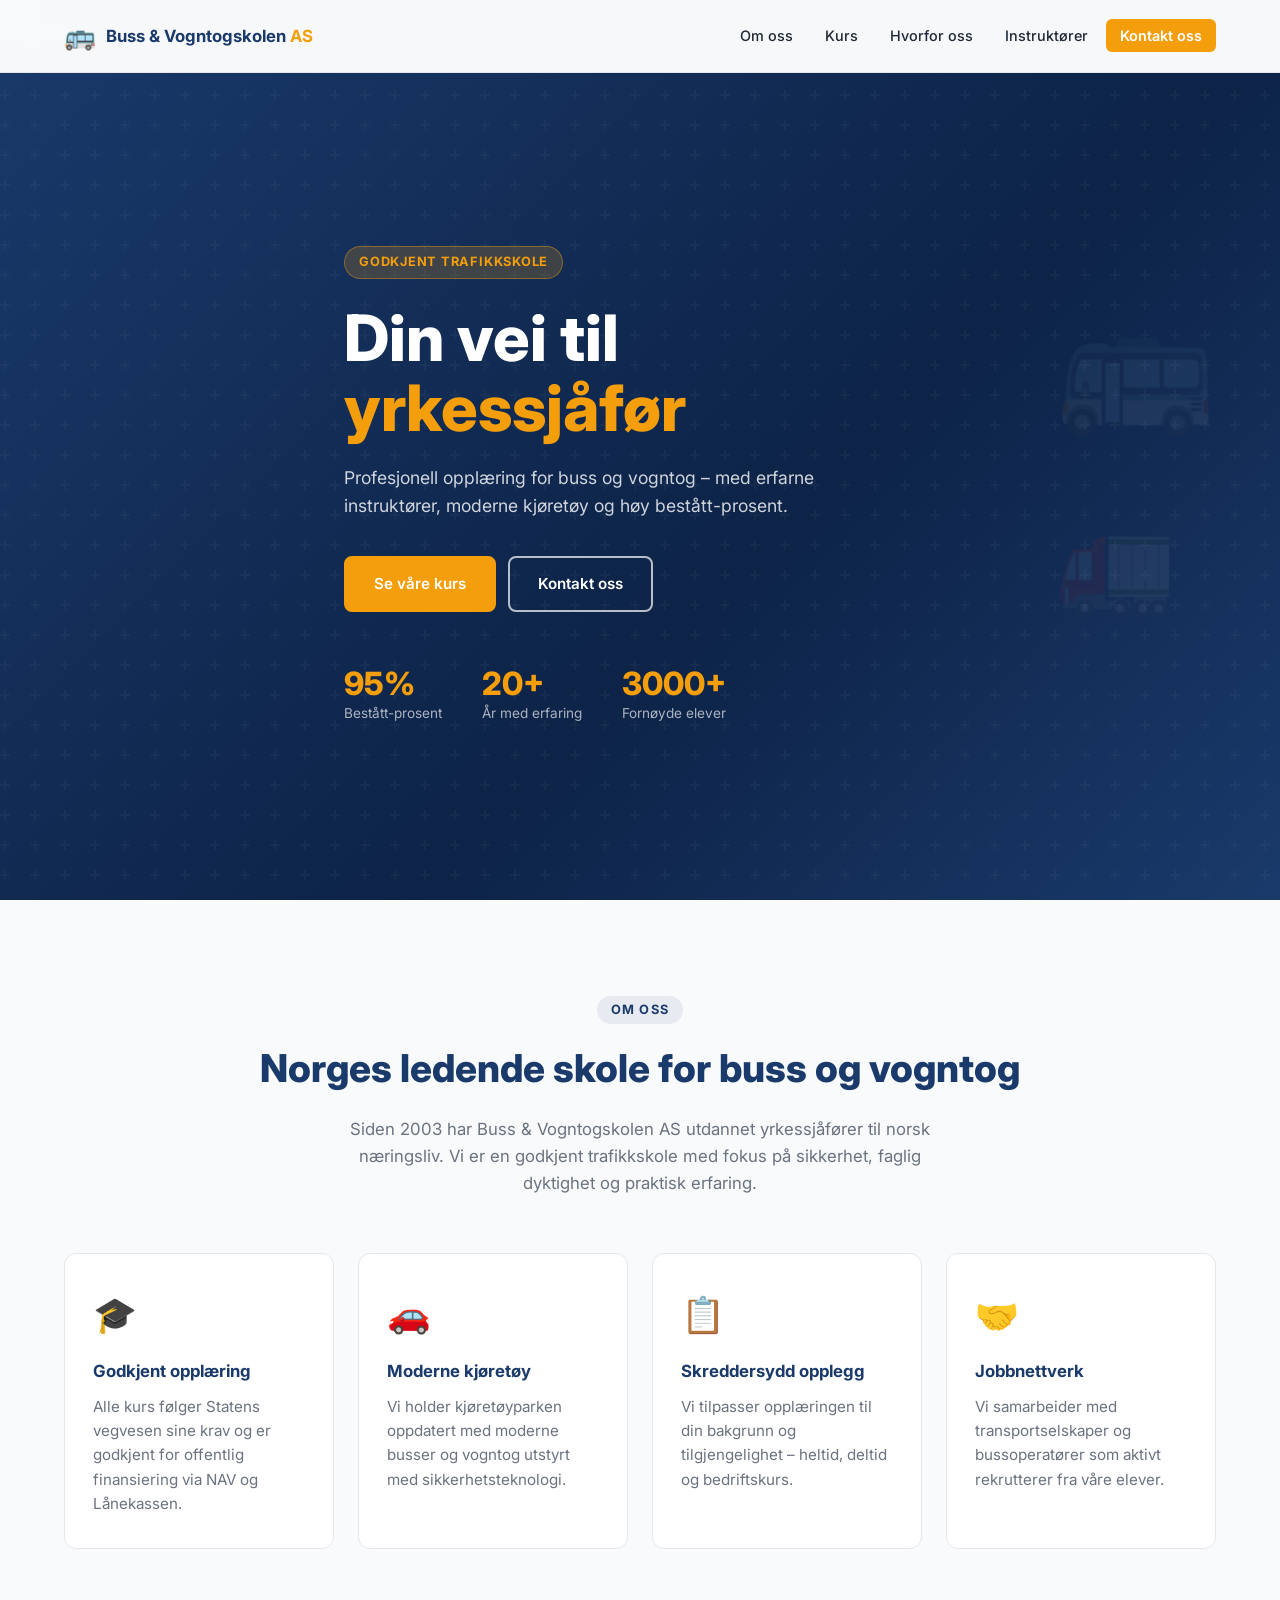
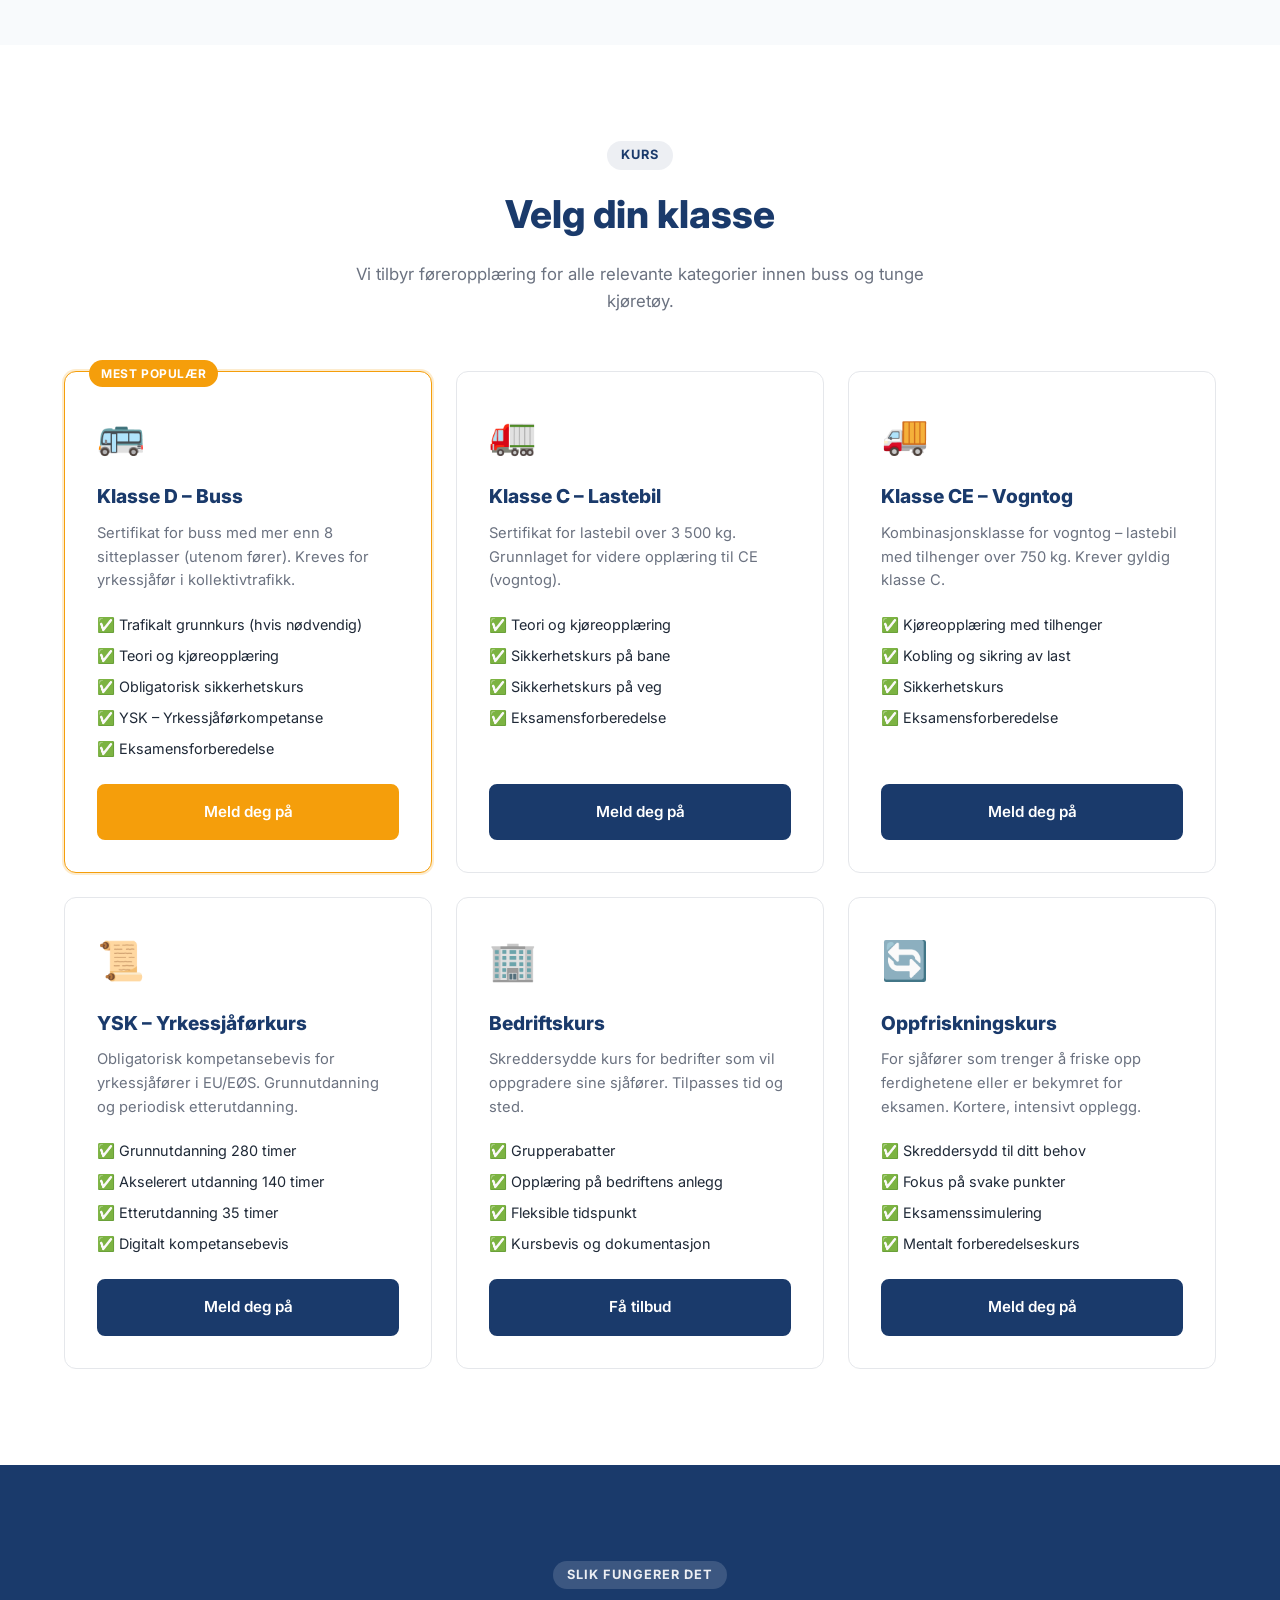
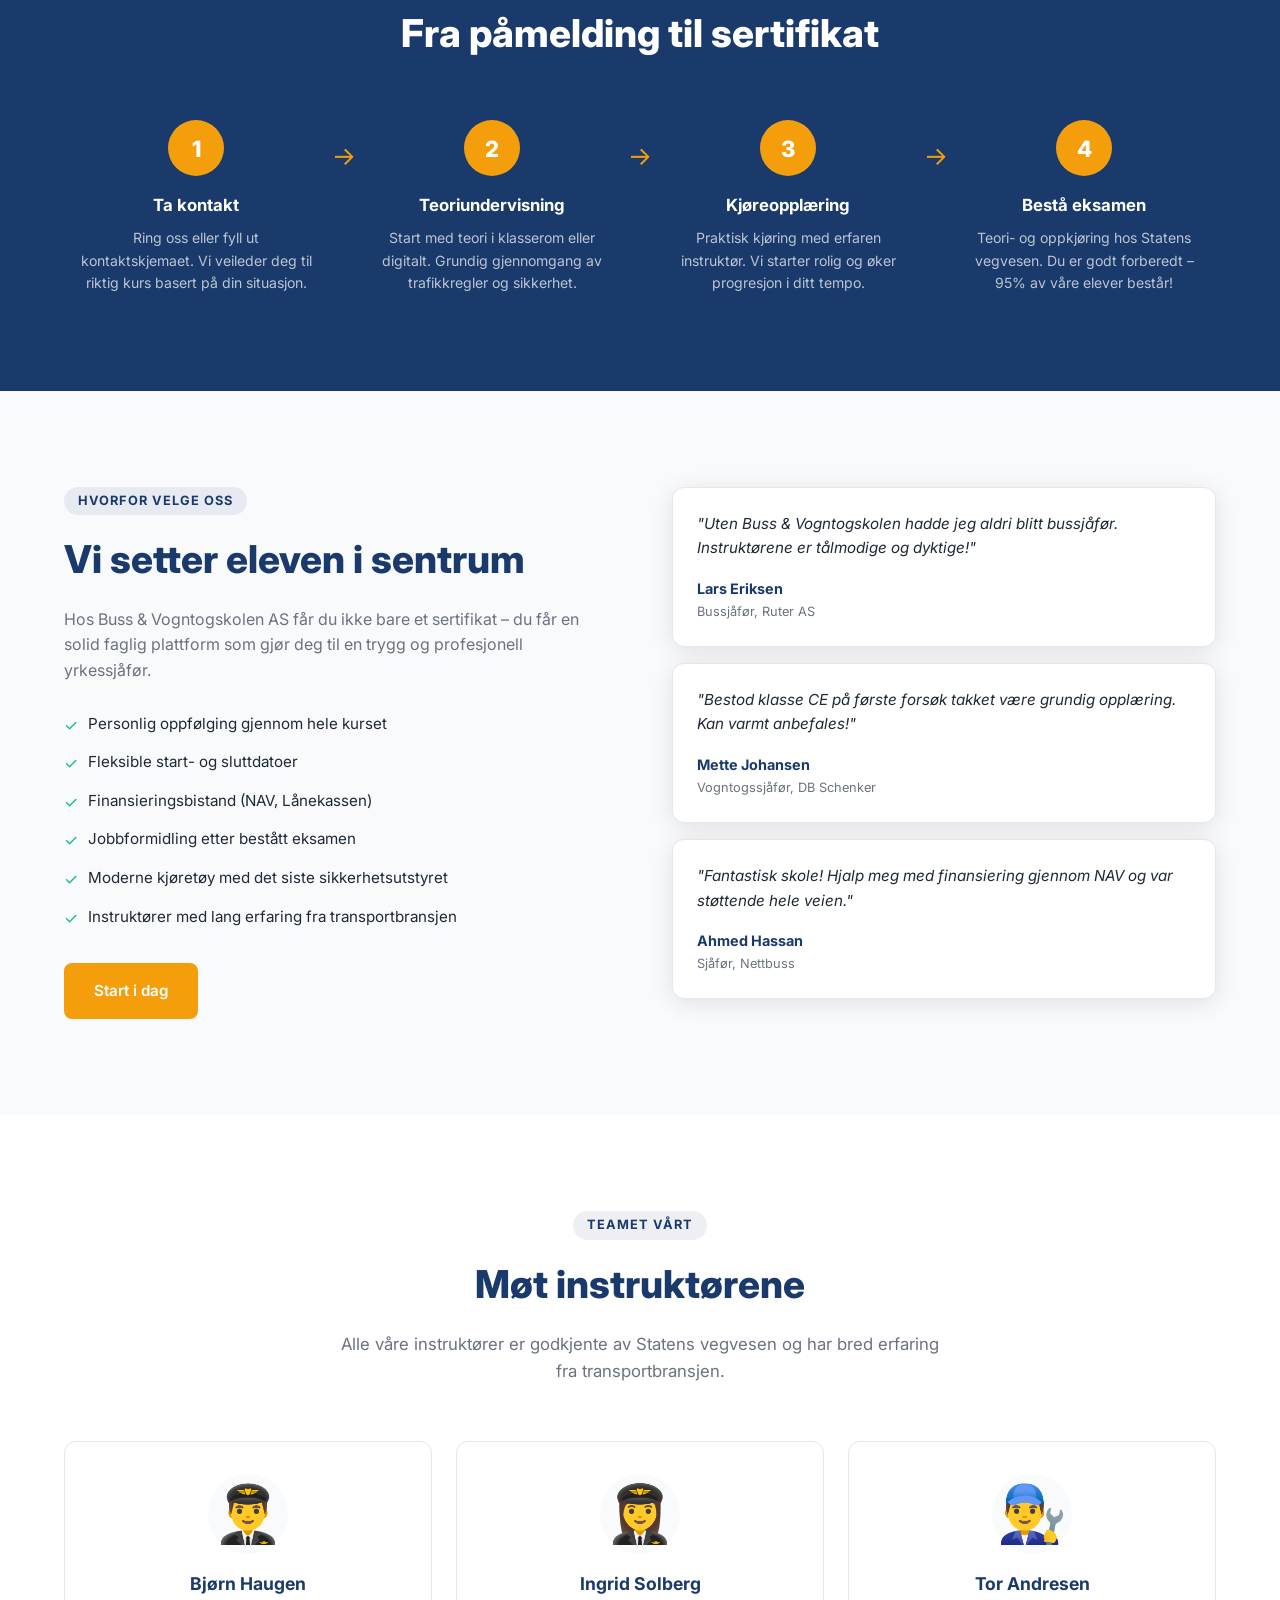
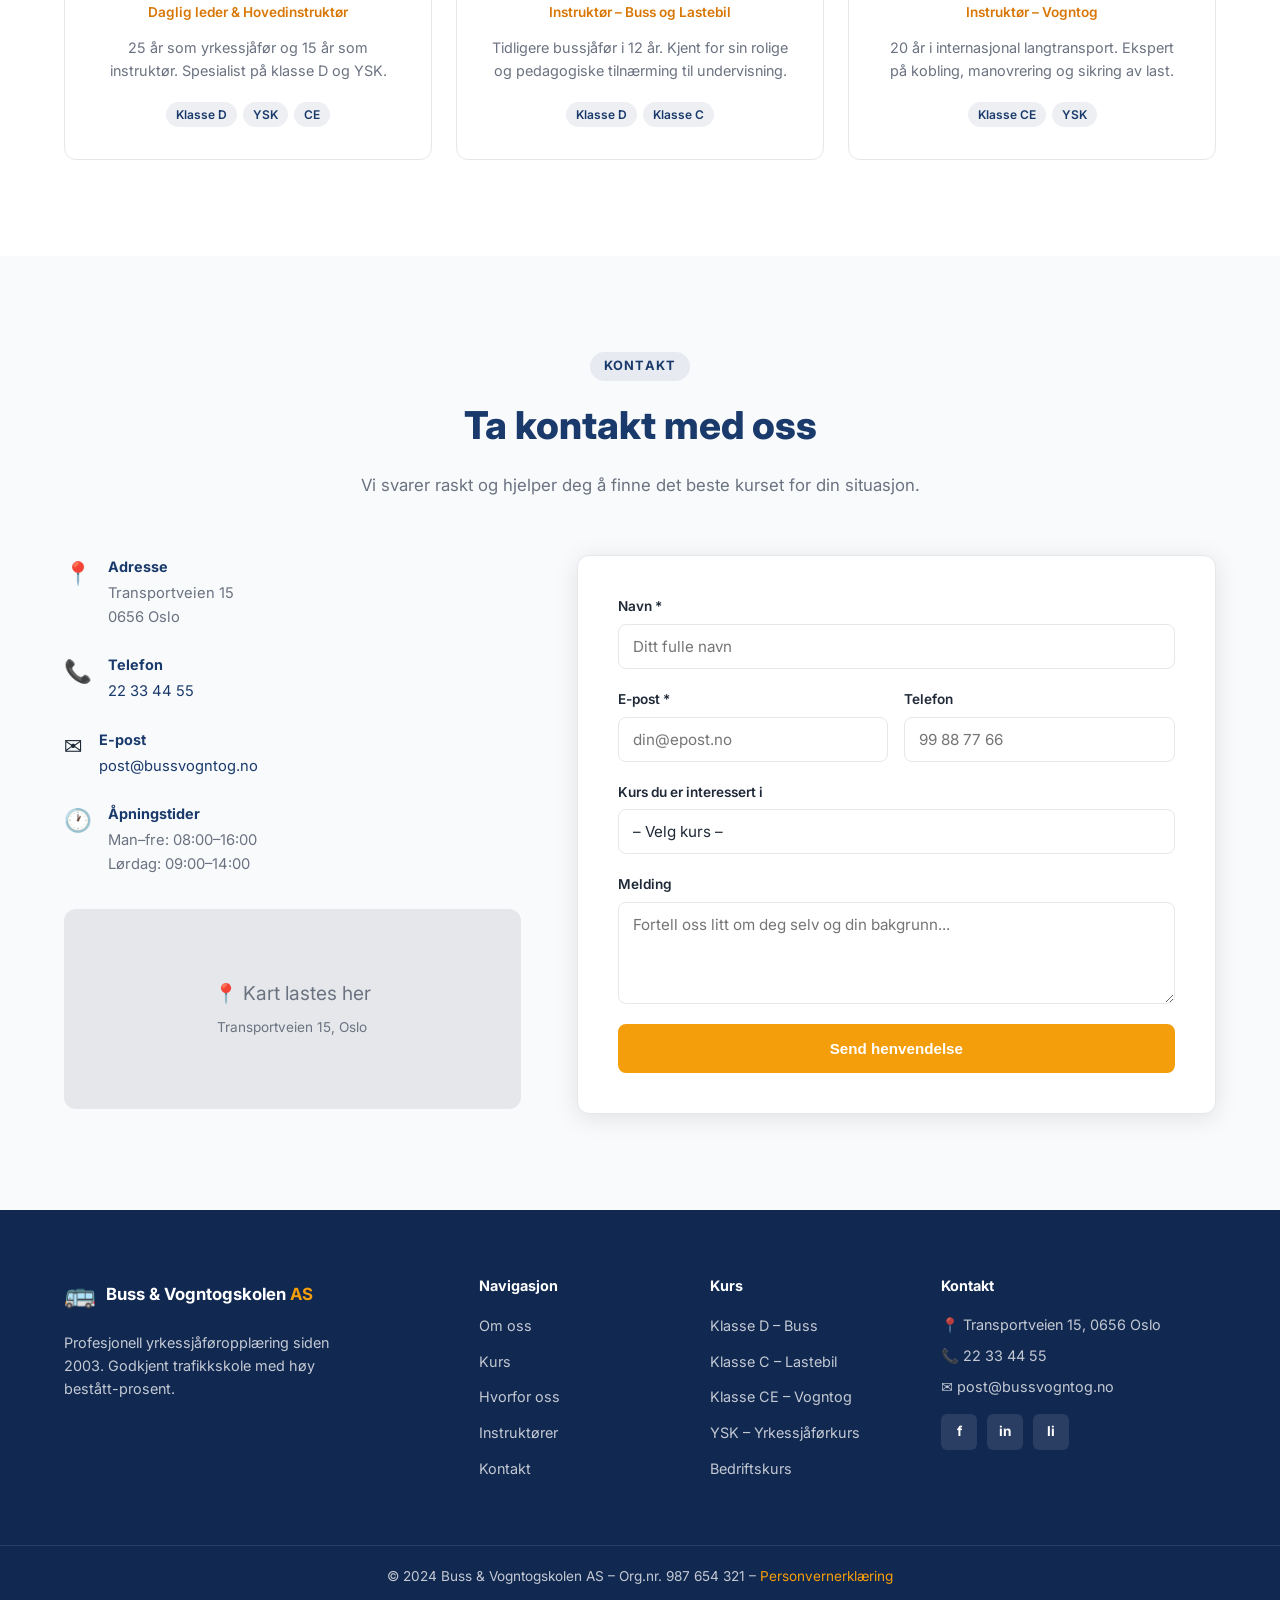
==== index.html @ 6f02fc63 "Bygg hjemmeside for Buss & Vogntogskolen AS Fullstendig responsiv hjemmeside med: - Header med stick" ====
<!DOCTYPE html>
<html lang="no">
<head>
  <meta charset="UTF-8" />
  <meta name="viewport" content="width=device-width, initial-scale=1.0" />
  <meta name="description" content="Buss & Vogntogskolen AS – Profesjonell føreropplæring for buss (klasse D) og vogntog (klasse C/CE) i Norge. Erfarne instruktører og høy bestått-prosent." />
  <title>Buss &amp; Vogntogskolen AS</title>
  <link rel="stylesheet" href="css/style.css" />
  <link rel="preconnect" href="https://fonts.googleapis.com" />
  <link href="https://fonts.googleapis.com/css2?family=Inter:wght@400;500;600;700;800&display=swap" rel="stylesheet" />
</head>
<body>

  <!-- ===== HEADER ===== -->
  <header class="header" id="header">
    <div class="container header__inner">
      <a href="#" class="logo">
        <span class="logo__icon">🚌</span>
        <span class="logo__text">Buss &amp; Vogntogskolen <em>AS</em></span>
      </a>
      <nav class="nav" id="nav">
        <ul class="nav__list">
          <li><a href="#om-oss" class="nav__link">Om oss</a></li>
          <li><a href="#kurs" class="nav__link">Kurs</a></li>
          <li><a href="#hvorfor-oss" class="nav__link">Hvorfor oss</a></li>
          <li><a href="#instruktorer" class="nav__link">Instruktører</a></li>
          <li><a href="#kontakt" class="nav__link nav__link--cta">Kontakt oss</a></li>
        </ul>
      </nav>
      <button class="hamburger" id="hamburger" aria-label="Åpne meny" aria-expanded="false">
        <span></span><span></span><span></span>
      </button>
    </div>
  </header>

  <!-- ===== HERO ===== -->
  <section class="hero" id="hjem">
    <div class="hero__overlay"></div>
    <div class="container hero__content">
      <span class="hero__badge">Godkjent trafikkskole</span>
      <h1 class="hero__title">Din vei til <br /><span class="highlight">yrkessjåfør</span></h1>
      <p class="hero__sub">Profesjonell opplæring for buss og vogntog – med erfarne instruktører, moderne kjøretøy og høy bestått-prosent.</p>
      <div class="hero__actions">
        <a href="#kurs" class="btn btn--primary">Se våre kurs</a>
        <a href="#kontakt" class="btn btn--outline">Kontakt oss</a>
      </div>
      <div class="hero__stats">
        <div class="stat">
          <span class="stat__number">95%</span>
          <span class="stat__label">Bestått-prosent</span>
        </div>
        <div class="stat">
          <span class="stat__number">20+</span>
          <span class="stat__label">År med erfaring</span>
        </div>
        <div class="stat">
          <span class="stat__number">3000+</span>
          <span class="stat__label">Fornøyde elever</span>
        </div>
      </div>
    </div>
    <div class="hero__vehicles">
      <div class="vehicle-icon vehicle-icon--bus">🚌</div>
      <div class="vehicle-icon vehicle-icon--truck">🚛</div>
    </div>
  </section>

  <!-- ===== OM OSS ===== -->
  <section class="section om-oss" id="om-oss">
    <div class="container">
      <div class="section__header">
        <span class="section__tag">Om oss</span>
        <h2 class="section__title">Norges ledende skole for buss og vogntog</h2>
        <p class="section__desc">Siden 2003 har Buss &amp; Vogntogskolen AS utdannet yrkessjåfører til norsk næringsliv. Vi er en godkjent trafikkskole med fokus på sikkerhet, faglig dyktighet og praktisk erfaring.</p>
      </div>
      <div class="features-grid">
        <div class="feature-card">
          <div class="feature-card__icon">🎓</div>
          <h3>Godkjent opplæring</h3>
          <p>Alle kurs følger Statens vegvesen sine krav og er godkjent for offentlig finansiering via NAV og Lånekassen.</p>
        </div>
        <div class="feature-card">
          <div class="feature-card__icon">🚗</div>
          <h3>Moderne kjøretøy</h3>
          <p>Vi holder kjøretøyparken oppdatert med moderne busser og vogntog utstyrt med sikkerhetsteknologi.</p>
        </div>
        <div class="feature-card">
          <div class="feature-card__icon">📋</div>
          <h3>Skreddersydd opplegg</h3>
          <p>Vi tilpasser opplæringen til din bakgrunn og tilgjengelighet – heltid, deltid og bedriftskurs.</p>
        </div>
        <div class="feature-card">
          <div class="feature-card__icon">🤝</div>
          <h3>Jobbnettverk</h3>
          <p>Vi samarbeider med transportselskaper og bussoperatører som aktivt rekrutterer fra våre elever.</p>
        </div>
      </div>
    </div>
  </section>

  <!-- ===== KURS ===== -->
  <section class="section kurs" id="kurs">
    <div class="container">
      <div class="section__header">
        <span class="section__tag">Kurs</span>
        <h2 class="section__title">Velg din klasse</h2>
        <p class="section__desc">Vi tilbyr føreropplæring for alle relevante kategorier innen buss og tunge kjøretøy.</p>
      </div>
      <div class="kurs-grid">

        <div class="kurs-card kurs-card--featured">
          <div class="kurs-card__badge">Mest populær</div>
          <div class="kurs-card__icon">🚌</div>
          <h3 class="kurs-card__title">Klasse D – Buss</h3>
          <p class="kurs-card__desc">Sertifikat for buss med mer enn 8 sitteplasser (utenom fører). Kreves for yrkessjåfør i kollektivtrafikk.</p>
          <ul class="kurs-card__list">
            <li>✅ Trafikalt grunnkurs (hvis nødvendig)</li>
            <li>✅ Teori og kjøreopplæring</li>
            <li>✅ Obligatorisk sikkerhetskurs</li>
            <li>✅ YSK – Yrkessjåførkompetanse</li>
            <li>✅ Eksamensforberedelse</li>
          </ul>
          <div class="kurs-card__footer">
            <a href="#kontakt" class="btn btn--primary btn--full">Meld deg på</a>
          </div>
        </div>

        <div class="kurs-card">
          <div class="kurs-card__icon">🚛</div>
          <h3 class="kurs-card__title">Klasse C – Lastebil</h3>
          <p class="kurs-card__desc">Sertifikat for lastebil over 3 500 kg. Grunnlaget for videre opplæring til CE (vogntog).</p>
          <ul class="kurs-card__list">
            <li>✅ Teori og kjøreopplæring</li>
            <li>✅ Sikkerhetskurs på bane</li>
            <li>✅ Sikkerhetskurs på veg</li>
            <li>✅ Eksamensforberedelse</li>
          </ul>
          <div class="kurs-card__footer">
            <a href="#kontakt" class="btn btn--secondary btn--full">Meld deg på</a>
          </div>
        </div>

        <div class="kurs-card">
          <div class="kurs-card__icon">🚚</div>
          <h3 class="kurs-card__title">Klasse CE – Vogntog</h3>
          <p class="kurs-card__desc">Kombinasjonsklasse for vogntog – lastebil med tilhenger over 750 kg. Krever gyldig klasse C.</p>
          <ul class="kurs-card__list">
            <li>✅ Kjøreopplæring med tilhenger</li>
            <li>✅ Kobling og sikring av last</li>
            <li>✅ Sikkerhetskurs</li>
            <li>✅ Eksamensforberedelse</li>
          </ul>
          <div class="kurs-card__footer">
            <a href="#kontakt" class="btn btn--secondary btn--full">Meld deg på</a>
          </div>
        </div>

        <div class="kurs-card">
          <div class="kurs-card__icon">📜</div>
          <h3 class="kurs-card__title">YSK – Yrkessjåførkurs</h3>
          <p class="kurs-card__desc">Obligatorisk kompetansebevis for yrkessjåfører i EU/EØS. Grunnutdanning og periodisk etterutdanning.</p>
          <ul class="kurs-card__list">
            <li>✅ Grunnutdanning 280 timer</li>
            <li>✅ Akselerert utdanning 140 timer</li>
            <li>✅ Etterutdanning 35 timer</li>
            <li>✅ Digitalt kompetansebevis</li>
          </ul>
          <div class="kurs-card__footer">
            <a href="#kontakt" class="btn btn--secondary btn--full">Meld deg på</a>
          </div>
        </div>

        <div class="kurs-card">
          <div class="kurs-card__icon">🏢</div>
          <h3 class="kurs-card__title">Bedriftskurs</h3>
          <p class="kurs-card__desc">Skreddersydde kurs for bedrifter som vil oppgradere sine sjåfører. Tilpasses tid og sted.</p>
          <ul class="kurs-card__list">
            <li>✅ Grupperabatter</li>
            <li>✅ Opplæring på bedriftens anlegg</li>
            <li>✅ Fleksible tidspunkt</li>
            <li>✅ Kursbevis og dokumentasjon</li>
          </ul>
          <div class="kurs-card__footer">
            <a href="#kontakt" class="btn btn--secondary btn--full">Få tilbud</a>
          </div>
        </div>

        <div class="kurs-card">
          <div class="kurs-card__icon">🔄</div>
          <h3 class="kurs-card__title">Oppfriskningskurs</h3>
          <p class="kurs-card__desc">For sjåfører som trenger å friske opp ferdighetene eller er bekymret for eksamen. Kortere, intensivt opplegg.</p>
          <ul class="kurs-card__list">
            <li>✅ Skreddersydd til ditt behov</li>
            <li>✅ Fokus på svake punkter</li>
            <li>✅ Eksamenssimulering</li>
            <li>✅ Mentalt forberedelseskurs</li>
          </ul>
          <div class="kurs-card__footer">
            <a href="#kontakt" class="btn btn--secondary btn--full">Meld deg på</a>
          </div>
        </div>

      </div>
    </div>
  </section>

  <!-- ===== PROSESS ===== -->
  <section class="section prosess" id="prosess">
    <div class="container">
      <div class="section__header">
        <span class="section__tag">Slik fungerer det</span>
        <h2 class="section__title">Fra påmelding til sertifikat</h2>
      </div>
      <div class="steps">
        <div class="step">
          <div class="step__number">1</div>
          <h3 class="step__title">Ta kontakt</h3>
          <p class="step__desc">Ring oss eller fyll ut kontaktskjemaet. Vi veileder deg til riktig kurs basert på din situasjon.</p>
        </div>
        <div class="step__arrow">→</div>
        <div class="step">
          <div class="step__number">2</div>
          <h3 class="step__title">Teoriundervisning</h3>
          <p class="step__desc">Start med teori i klasserom eller digitalt. Grundig gjennomgang av trafikkregler og sikkerhet.</p>
        </div>
        <div class="step__arrow">→</div>
        <div class="step">
          <div class="step__number">3</div>
          <h3 class="step__title">Kjøreopplæring</h3>
          <p class="step__desc">Praktisk kjøring med erfaren instruktør. Vi starter rolig og øker progresjon i ditt tempo.</p>
        </div>
        <div class="step__arrow">→</div>
        <div class="step">
          <div class="step__number">4</div>
          <h3 class="step__title">Bestå eksamen</h3>
          <p class="step__desc">Teori- og oppkjøring hos Statens vegvesen. Du er godt forberedt – 95% av våre elever består!</p>
        </div>
      </div>
    </div>
  </section>

  <!-- ===== HVORFOR OSS ===== -->
  <section class="section hvorfor-oss" id="hvorfor-oss">
    <div class="container">
      <div class="hvorfor-inner">
        <div class="hvorfor-content">
          <span class="section__tag">Hvorfor velge oss</span>
          <h2 class="section__title">Vi setter eleven i sentrum</h2>
          <p>Hos Buss &amp; Vogntogskolen AS får du ikke bare et sertifikat – du får en solid faglig plattform som gjør deg til en trygg og profesjonell yrkessjåfør.</p>
          <ul class="check-list">
            <li><span class="check">✓</span> Personlig oppfølging gjennom hele kurset</li>
            <li><span class="check">✓</span> Fleksible start- og sluttdatoer</li>
            <li><span class="check">✓</span> Finansieringsbistand (NAV, Lånekassen)</li>
            <li><span class="check">✓</span> Jobbformidling etter bestått eksamen</li>
            <li><span class="check">✓</span> Moderne kjøretøy med det siste sikkerhetsutstyret</li>
            <li><span class="check">✓</span> Instruktører med lang erfaring fra transportbransjen</li>
          </ul>
          <a href="#kontakt" class="btn btn--primary">Start i dag</a>
        </div>
        <div class="hvorfor-visual">
          <div class="testimonial-stack">
            <div class="testimonial">
              <p>"Uten Buss &amp; Vogntogskolen hadde jeg aldri blitt bussjåfør. Instruktørene er tålmodige og dyktige!"</p>
              <div class="testimonial__author">
                <strong>Lars Eriksen</strong>
                <span>Bussjåfør, Ruter AS</span>
              </div>
            </div>
            <div class="testimonial">
              <p>"Bestod klasse CE på første forsøk takket være grundig opplæring. Kan varmt anbefales!"</p>
              <div class="testimonial__author">
                <strong>Mette Johansen</strong>
                <span>Vogntogssjåfør, DB Schenker</span>
              </div>
            </div>
            <div class="testimonial">
              <p>"Fantastisk skole! Hjalp meg med finansiering gjennom NAV og var støttende hele veien."</p>
              <div class="testimonial__author">
                <strong>Ahmed Hassan</strong>
                <span>Sjåfør, Nettbuss</span>
              </div>
            </div>
          </div>
        </div>
      </div>
    </div>
  </section>

  <!-- ===== INSTRUKTORER ===== -->
  <section class="section instruktorer" id="instruktorer">
    <div class="container">
      <div class="section__header">
        <span class="section__tag">Teamet vårt</span>
        <h2 class="section__title">Møt instruktørene</h2>
        <p class="section__desc">Alle våre instruktører er godkjente av Statens vegvesen og har bred erfaring fra transportbransjen.</p>
      </div>
      <div class="team-grid">
        <div class="team-card">
          <div class="team-card__avatar">👨‍✈️</div>
          <h3 class="team-card__name">Bjørn Haugen</h3>
          <span class="team-card__role">Daglig leder &amp; Hovedinstruktør</span>
          <p class="team-card__bio">25 år som yrkessjåfør og 15 år som instruktør. Spesialist på klasse D og YSK.</p>
          <div class="team-card__badges">
            <span class="badge">Klasse D</span>
            <span class="badge">YSK</span>
            <span class="badge">CE</span>
          </div>
        </div>
        <div class="team-card">
          <div class="team-card__avatar">👩‍✈️</div>
          <h3 class="team-card__name">Ingrid Solberg</h3>
          <span class="team-card__role">Instruktør – Buss og Lastebil</span>
          <p class="team-card__bio">Tidligere bussjåfør i 12 år. Kjent for sin rolige og pedagogiske tilnærming til undervisning.</p>
          <div class="team-card__badges">
            <span class="badge">Klasse D</span>
            <span class="badge">Klasse C</span>
          </div>
        </div>
        <div class="team-card">
          <div class="team-card__avatar">👨‍🔧</div>
          <h3 class="team-card__name">Tor Andresen</h3>
          <span class="team-card__role">Instruktør – Vogntog</span>
          <p class="team-card__bio">20 år i internasjonal langtransport. Ekspert på kobling, manovrering og sikring av last.</p>
          <div class="team-card__badges">
            <span class="badge">Klasse CE</span>
            <span class="badge">YSK</span>
          </div>
        </div>
      </div>
    </div>
  </section>

  <!-- ===== KONTAKT ===== -->
  <section class="section kontakt" id="kontakt">
    <div class="container">
      <div class="section__header">
        <span class="section__tag">Kontakt</span>
        <h2 class="section__title">Ta kontakt med oss</h2>
        <p class="section__desc">Vi svarer raskt og hjelper deg å finne det beste kurset for din situasjon.</p>
      </div>
      <div class="kontakt-inner">
        <div class="kontakt-info">
          <div class="info-item">
            <div class="info-item__icon">📍</div>
            <div>
              <strong>Adresse</strong>
              <p>Transportveien 15<br />0656 Oslo</p>
            </div>
          </div>
          <div class="info-item">
            <div class="info-item__icon">📞</div>
            <div>
              <strong>Telefon</strong>
              <p><a href="tel:+4722334455">22 33 44 55</a></p>
            </div>
          </div>
          <div class="info-item">
            <div class="info-item__icon">✉️</div>
            <div>
              <strong>E-post</strong>
              <p><a href="mailto:post@bussvogntog.no">post@bussvogntog.no</a></p>
            </div>
          </div>
          <div class="info-item">
            <div class="info-item__icon">🕐</div>
            <div>
              <strong>Åpningstider</strong>
              <p>Man–fre: 08:00–16:00<br />Lørdag: 09:00–14:00</p>
            </div>
          </div>
          <div class="map-placeholder">
            <span>📍 Kart lastes her</span>
            <small>Transportveien 15, Oslo</small>
          </div>
        </div>
        <form class="kontakt-form" id="kontakt-form" novalidate>
          <div class="form-group">
            <label for="navn">Navn *</label>
            <input type="text" id="navn" name="navn" placeholder="Ditt fulle navn" required />
          </div>
          <div class="form-row">
            <div class="form-group">
              <label for="epost">E-post *</label>
              <input type="email" id="epost" name="epost" placeholder="din@epost.no" required />
            </div>
            <div class="form-group">
              <label for="telefon">Telefon</label>
              <input type="tel" id="telefon" name="telefon" placeholder="99 88 77 66" />
            </div>
          </div>
          <div class="form-group">
            <label for="kurs">Kurs du er interessert i</label>
            <select id="kurs" name="kurs">
              <option value="">– Velg kurs –</option>
              <option value="klasse-d">Klasse D – Buss</option>
              <option value="klasse-c">Klasse C – Lastebil</option>
              <option value="klasse-ce">Klasse CE – Vogntog</option>
              <option value="ysk">YSK – Yrkessjåførkurs</option>
              <option value="bedrift">Bedriftskurs</option>
              <option value="oppfriskning">Oppfriskningskurs</option>
            </select>
          </div>
          <div class="form-group">
            <label for="melding">Melding</label>
            <textarea id="melding" name="melding" rows="4" placeholder="Fortell oss litt om deg selv og din bakgrunn..."></textarea>
          </div>
          <button type="submit" class="btn btn--primary btn--full">Send henvendelse</button>
          <div class="form-success" id="form-success" hidden>
            <span>✅</span> Takk! Vi tar kontakt innen 1 virkedag.
          </div>
        </form>
      </div>
    </div>
  </section>

  <!-- ===== FOOTER ===== -->
  <footer class="footer">
    <div class="container footer__inner">
      <div class="footer__brand">
        <a href="#" class="logo logo--light">
          <span class="logo__icon">🚌</span>
          <span class="logo__text">Buss &amp; Vogntogskolen <em>AS</em></span>
        </a>
        <p>Profesjonell yrkessjåføropplæring siden 2003. Godkjent trafikkskole med høy bestått-prosent.</p>
      </div>
      <div class="footer__links">
        <h4>Navigasjon</h4>
        <ul>
          <li><a href="#om-oss">Om oss</a></li>
          <li><a href="#kurs">Kurs</a></li>
          <li><a href="#hvorfor-oss">Hvorfor oss</a></li>
          <li><a href="#instruktorer">Instruktører</a></li>
          <li><a href="#kontakt">Kontakt</a></li>
        </ul>
      </div>
      <div class="footer__links">
        <h4>Kurs</h4>
        <ul>
          <li><a href="#kurs">Klasse D – Buss</a></li>
          <li><a href="#kurs">Klasse C – Lastebil</a></li>
          <li><a href="#kurs">Klasse CE – Vogntog</a></li>
          <li><a href="#kurs">YSK – Yrkessjåførkurs</a></li>
          <li><a href="#kurs">Bedriftskurs</a></li>
        </ul>
      </div>
      <div class="footer__contact">
        <h4>Kontakt</h4>
        <p>📍 Transportveien 15, 0656 Oslo</p>
        <p>📞 <a href="tel:+4722334455">22 33 44 55</a></p>
        <p>✉️ <a href="mailto:post@bussvogntog.no">post@bussvogntog.no</a></p>
        <div class="social-links">
          <a href="#" class="social-link" aria-label="Facebook">f</a>
          <a href="#" class="social-link" aria-label="Instagram">in</a>
          <a href="#" class="social-link" aria-label="LinkedIn">li</a>
        </div>
      </div>
    </div>
    <div class="footer__bottom">
      <div class="container">
        <p>&copy; 2024 Buss &amp; Vogntogskolen AS – Org.nr. 987 654 321 – <a href="#">Personvernerklæring</a></p>
      </div>
    </div>
  </footer>

  <script src="js/main.js"></script>
</body>
</html>
---- css/style.css ----
/* =========================================
   Buss & Vogntogskolen AS – Stylesheet
   ========================================= */

/* ---------- Reset & Base ---------- */
*, *::before, *::after { box-sizing: border-box; margin: 0; padding: 0; }

:root {
  --primary:     #1a3a6b;
  --primary-dark:#112850;
  --accent:      #f59e0b;
  --accent-dark: #d97706;
  --text:        #1f2937;
  --text-light:  #6b7280;
  --bg:          #ffffff;
  --bg-alt:      #f8fafc;
  --border:      #e5e7eb;
  --success:     #10b981;
  --radius:      12px;
  --shadow:      0 4px 24px rgba(0,0,0,.10);
  --shadow-lg:   0 8px 40px rgba(0,0,0,.14);
  --font:        'Inter', system-ui, sans-serif;
  --transition:  .25s ease;
  --max-w:       1200px;
}

html { scroll-behavior: smooth; }

body {
  font-family: var(--font);
  color: var(--text);
  background: var(--bg);
  line-height: 1.6;
  font-size: 16px;
}

img { display: block; max-width: 100%; }
a { color: inherit; text-decoration: none; transition: color var(--transition); }
ul { list-style: none; }

/* ---------- Container ---------- */
.container {
  width: 100%;
  max-width: var(--max-w);
  margin-inline: auto;
  padding-inline: 24px;
}

/* ---------- Buttons ---------- */
.btn {
  display: inline-flex;
  align-items: center;
  justify-content: center;
  gap: 8px;
  padding: 14px 28px;
  border-radius: 8px;
  font-size: .95rem;
  font-weight: 600;
  cursor: pointer;
  border: 2px solid transparent;
  transition: all var(--transition);
  white-space: nowrap;
}
.btn--primary {
  background: var(--accent);
  color: #fff;
  border-color: var(--accent);
}
.btn--primary:hover { background: var(--accent-dark); border-color: var(--accent-dark); transform: translateY(-1px); box-shadow: 0 6px 18px rgba(245,158,11,.35); }

.btn--secondary {
  background: var(--primary);
  color: #fff;
  border-color: var(--primary);
}
.btn--secondary:hover { background: var(--primary-dark); border-color: var(--primary-dark); transform: translateY(-1px); }

.btn--outline {
  background: transparent;
  color: #fff;
  border-color: rgba(255,255,255,.7);
}
.btn--outline:hover { background: rgba(255,255,255,.1); border-color: #fff; }

.btn--full { width: 100%; }

/* ---------- Section Shared ---------- */
.section { padding-block: 96px; }
.section__header { text-align: center; margin-bottom: 56px; }
.section__tag {
  display: inline-block;
  background: rgba(26,58,107,.08);
  color: var(--primary);
  font-size: .8rem;
  font-weight: 700;
  letter-spacing: .08em;
  text-transform: uppercase;
  padding: 4px 14px;
  border-radius: 999px;
  margin-bottom: 14px;
}
.section__title { font-size: clamp(1.6rem, 3vw, 2.4rem); font-weight: 800; color: var(--primary); margin-bottom: 16px; }
.section__desc { max-width: 600px; margin-inline: auto; color: var(--text-light); font-size: 1.05rem; }

/* ---------- Header ---------- */
.header {
  position: fixed;
  top: 0; left: 0; right: 0;
  z-index: 1000;
  background: rgba(255,255,255,.97);
  backdrop-filter: blur(10px);
  border-bottom: 1px solid var(--border);
  transition: box-shadow var(--transition);
}
.header.scrolled { box-shadow: var(--shadow); }

.header__inner {
  display: flex;
  align-items: center;
  justify-content: space-between;
  height: 72px;
}

/* Logo */
.logo {
  display: flex;
  align-items: center;
  gap: 10px;
  font-size: 1.05rem;
  font-weight: 700;
  color: var(--primary);
}
.logo__icon { font-size: 1.6rem; }
.logo__text em { font-style: normal; color: var(--accent); }
.logo--light .logo__text { color: #fff; }

/* Nav */
.nav__list { display: flex; align-items: center; gap: 4px; }
.nav__link {
  padding: 8px 14px;
  border-radius: 6px;
  font-size: .9rem;
  font-weight: 500;
  color: var(--text);
}
.nav__link:hover { color: var(--primary); background: var(--bg-alt); }
.nav__link--cta {
  background: var(--accent);
  color: #fff;
  font-weight: 600;
}
.nav__link--cta:hover { background: var(--accent-dark); color: #fff; }

/* Hamburger */
.hamburger {
  display: none;
  flex-direction: column;
  gap: 5px;
  background: none;
  border: none;
  cursor: pointer;
  padding: 8px;
  border-radius: 6px;
}
.hamburger span {
  display: block;
  width: 22px;
  height: 2px;
  background: var(--text);
  border-radius: 2px;
  transition: all var(--transition);
}
.hamburger.open span:nth-child(1) { transform: translateY(7px) rotate(45deg); }
.hamburger.open span:nth-child(2) { opacity: 0; }
.hamburger.open span:nth-child(3) { transform: translateY(-7px) rotate(-45deg); }

/* ---------- Hero ---------- */
.hero {
  position: relative;
  min-height: 100svh;
  display: flex;
  align-items: center;
  background: linear-gradient(135deg, var(--primary) 0%, #0d2347 60%, #1a3a6b 100%);
  overflow: hidden;
  padding-top: 72px;
}
.hero__overlay {
  position: absolute;
  inset: 0;
  background: url("data:image/svg+xml,%3Csvg width='60' height='60' viewBox='0 0 60 60' xmlns='http://www.w3.org/2000/svg'%3E%3Cg fill='none' fill-rule='evenodd'%3E%3Cg fill='%23ffffff' fill-opacity='0.03'%3E%3Cpath d='M36 34v-4h-2v4h-4v2h4v4h2v-4h4v-2h-4zm0-30V0h-2v4h-4v2h4v4h2V6h4V4h-4zM6 34v-4H4v4H0v2h4v4h2v-4h4v-2H6zM6 4V0H4v4H0v2h4v4h2V6h4V4H6z'/%3E%3C/g%3E%3C/g%3E%3C/svg%3E");
}
.hero__content {
  position: relative;
  z-index: 1;
  color: #fff;
  max-width: 640px;
  padding-block: 80px;
}
.hero__badge {
  display: inline-block;
  background: rgba(245,158,11,.2);
  border: 1px solid rgba(245,158,11,.4);
  color: var(--accent);
  font-size: .8rem;
  font-weight: 700;
  letter-spacing: .06em;
  text-transform: uppercase;
  padding: 5px 14px;
  border-radius: 999px;
  margin-bottom: 24px;
}
.hero__title {
  font-size: clamp(2.4rem, 6vw, 4rem);
  font-weight: 800;
  line-height: 1.1;
  margin-bottom: 20px;
}
.highlight { color: var(--accent); }
.hero__sub {
  font-size: 1.1rem;
  color: rgba(255,255,255,.8);
  margin-bottom: 36px;
  max-width: 520px;
}
.hero__actions { display: flex; gap: 12px; flex-wrap: wrap; margin-bottom: 56px; }

/* Stats */
.hero__stats { display: flex; gap: 40px; flex-wrap: wrap; }
.stat {}
.stat__number { display: block; font-size: 2rem; font-weight: 800; color: var(--accent); line-height: 1; }
.stat__label { font-size: .85rem; color: rgba(255,255,255,.65); }

/* Floating vehicles */
.hero__vehicles { position: absolute; right: 5%; top: 50%; transform: translateY(-50%); z-index: 0; pointer-events: none; }
.vehicle-icon { font-size: 8rem; opacity: .07; animation: float 6s ease-in-out infinite; }
.vehicle-icon--truck { animation-delay: 3s; font-size: 6rem; margin-top: 20px; }
@keyframes float { 0%,100%{transform:translateY(0)} 50%{transform:translateY(-20px)} }

/* ---------- Om oss ---------- */
.om-oss { background: var(--bg-alt); }

.features-grid {
  display: grid;
  grid-template-columns: repeat(auto-fit, minmax(240px, 1fr));
  gap: 24px;
}
.feature-card {
  background: #fff;
  border: 1px solid var(--border);
  border-radius: var(--radius);
  padding: 32px 28px;
  transition: all var(--transition);
}
.feature-card:hover { box-shadow: var(--shadow); transform: translateY(-4px); }
.feature-card__icon { font-size: 2.2rem; margin-bottom: 16px; }
.feature-card h3 { font-size: 1.05rem; font-weight: 700; color: var(--primary); margin-bottom: 10px; }
.feature-card p { color: var(--text-light); font-size: .95rem; }

/* ---------- Kurs ---------- */
.kurs { background: var(--bg); }

.kurs-grid {
  display: grid;
  grid-template-columns: repeat(auto-fill, minmax(300px, 1fr));
  gap: 24px;
}
.kurs-card {
  background: #fff;
  border: 1px solid var(--border);
  border-radius: var(--radius);
  padding: 32px;
  display: flex;
  flex-direction: column;
  position: relative;
  transition: all var(--transition);
}
.kurs-card:hover { box-shadow: var(--shadow-lg); transform: translateY(-4px); }

.kurs-card--featured {
  border-color: var(--accent);
  box-shadow: 0 0 0 2px rgba(245,158,11,.2);
}
.kurs-card__badge {
  position: absolute;
  top: -12px; left: 24px;
  background: var(--accent);
  color: #fff;
  font-size: .75rem;
  font-weight: 700;
  letter-spacing: .05em;
  text-transform: uppercase;
  padding: 4px 12px;
  border-radius: 999px;
}
.kurs-card__icon { font-size: 2.4rem; margin-bottom: 16px; }
.kurs-card__title { font-size: 1.2rem; font-weight: 800; color: var(--primary); margin-bottom: 10px; }
.kurs-card__desc { color: var(--text-light); font-size: .92rem; margin-bottom: 20px; }
.kurs-card__list { flex: 1; margin-bottom: 24px; display: flex; flex-direction: column; gap: 8px; }
.kurs-card__list li { font-size: .9rem; color: var(--text); }
.kurs-card__footer { margin-top: auto; }

/* ---------- Prosess ---------- */
.prosess { background: var(--primary); color: #fff; }
.prosess .section__tag { background: rgba(255,255,255,.15); color: rgba(255,255,255,.9); }
.prosess .section__title { color: #fff; }

.steps {
  display: flex;
  align-items: flex-start;
  gap: 16px;
  flex-wrap: wrap;
  justify-content: center;
}
.step {
  flex: 1;
  min-width: 180px;
  max-width: 240px;
  text-align: center;
}
.step__number {
  width: 56px; height: 56px;
  background: var(--accent);
  color: #fff;
  border-radius: 50%;
  display: flex;
  align-items: center;
  justify-content: center;
  font-size: 1.4rem;
  font-weight: 800;
  margin: 0 auto 16px;
}
.step__title { font-size: 1.05rem; font-weight: 700; margin-bottom: 8px; }
.step__desc { font-size: .88rem; color: rgba(255,255,255,.7); }
.step__arrow { font-size: 1.6rem; color: var(--accent); align-self: flex-start; padding-top: 16px; }

/* ---------- Hvorfor oss ---------- */
.hvorfor-oss { background: var(--bg-alt); }
.hvorfor-inner {
  display: grid;
  grid-template-columns: 1fr 1fr;
  gap: 64px;
  align-items: start;
}
.hvorfor-content .section__tag { margin-bottom: 14px; }
.hvorfor-content .section__title { text-align: left; margin-bottom: 16px; }
.hvorfor-content > p { color: var(--text-light); margin-bottom: 28px; }
.check-list { display: flex; flex-direction: column; gap: 12px; margin-bottom: 32px; }
.check-list li { display: flex; gap: 10px; align-items: flex-start; font-size: .95rem; }
.check { color: var(--success); font-size: 1rem; margin-top: 1px; flex-shrink: 0; }

/* Testimonials */
.testimonial-stack { display: flex; flex-direction: column; gap: 16px; }
.testimonial {
  background: #fff;
  border: 1px solid var(--border);
  border-radius: var(--radius);
  padding: 24px;
  box-shadow: var(--shadow);
}
.testimonial p { font-size: .95rem; color: var(--text); font-style: italic; margin-bottom: 16px; }
.testimonial__author { display: flex; flex-direction: column; gap: 2px; }
.testimonial__author strong { font-size: .9rem; color: var(--primary); }
.testimonial__author span { font-size: .8rem; color: var(--text-light); }

/* ---------- Instruktører ---------- */
.instruktorer { background: var(--bg); }
.team-grid {
  display: grid;
  grid-template-columns: repeat(auto-fill, minmax(280px, 1fr));
  gap: 24px;
}
.team-card {
  background: #fff;
  border: 1px solid var(--border);
  border-radius: var(--radius);
  padding: 32px;
  text-align: center;
  transition: all var(--transition);
}
.team-card:hover { box-shadow: var(--shadow); transform: translateY(-4px); }
.team-card__avatar {
  font-size: 3.5rem;
  margin-bottom: 16px;
  width: 80px; height: 80px;
  background: var(--bg-alt);
  border-radius: 50%;
  display: flex;
  align-items: center;
  justify-content: center;
  margin-inline: auto;
}
.team-card__name { font-size: 1.1rem; font-weight: 700; color: var(--primary); margin-bottom: 4px; }
.team-card__role { font-size: .85rem; color: var(--accent-dark); font-weight: 600; display: block; margin-bottom: 12px; }
.team-card__bio { font-size: .9rem; color: var(--text-light); margin-bottom: 20px; }
.team-card__badges { display: flex; gap: 6px; flex-wrap: wrap; justify-content: center; }
.badge {
  background: rgba(26,58,107,.08);
  color: var(--primary);
  font-size: .75rem;
  font-weight: 600;
  padding: 3px 10px;
  border-radius: 999px;
}

/* ---------- Kontakt ---------- */
.kontakt { background: var(--bg-alt); }
.kontakt-inner {
  display: grid;
  grid-template-columns: 1fr 1.4fr;
  gap: 56px;
  align-items: start;
}
.kontakt-info { display: flex; flex-direction: column; gap: 24px; }
.info-item { display: flex; gap: 16px; align-items: flex-start; }
.info-item__icon { font-size: 1.4rem; flex-shrink: 0; }
.info-item strong { display: block; font-size: .9rem; font-weight: 700; color: var(--primary); margin-bottom: 4px; }
.info-item p { font-size: .92rem; color: var(--text-light); }
.info-item a { color: var(--primary); }
.info-item a:hover { color: var(--accent-dark); }

.map-placeholder {
  background: var(--border);
  border-radius: var(--radius);
  height: 200px;
  display: flex;
  flex-direction: column;
  align-items: center;
  justify-content: center;
  gap: 8px;
  color: var(--text-light);
  margin-top: 8px;
}
.map-placeholder span { font-size: 1.2rem; }
.map-placeholder small { font-size: .85rem; }

/* Form */
.kontakt-form {
  background: #fff;
  border: 1px solid var(--border);
  border-radius: var(--radius);
  padding: 40px;
  display: flex;
  flex-direction: column;
  gap: 20px;
  box-shadow: var(--shadow);
}
.form-row { display: grid; grid-template-columns: 1fr 1fr; gap: 16px; }
.form-group { display: flex; flex-direction: column; gap: 6px; }
.form-group label { font-size: .85rem; font-weight: 600; color: var(--text); }
.form-group input,
.form-group select,
.form-group textarea {
  padding: 12px 14px;
  border: 1.5px solid var(--border);
  border-radius: 8px;
  font-size: .95rem;
  font-family: var(--font);
  color: var(--text);
  background: var(--bg);
  transition: border-color var(--transition), box-shadow var(--transition);
  appearance: none;
}
.form-group input:focus,
.form-group select:focus,
.form-group textarea:focus {
  outline: none;
  border-color: var(--primary);
  box-shadow: 0 0 0 3px rgba(26,58,107,.1);
}
.form-group textarea { resize: vertical; min-height: 100px; }
.form-success {
  background: rgba(16,185,129,.08);
  border: 1px solid rgba(16,185,129,.3);
  color: #065f46;
  padding: 14px 18px;
  border-radius: 8px;
  font-size: .95rem;
  font-weight: 500;
  text-align: center;
}

/* ---------- Footer ---------- */
.footer { background: var(--primary-dark); color: rgba(255,255,255,.75); }
.footer__inner {
  display: grid;
  grid-template-columns: 2fr 1fr 1fr 1.5fr;
  gap: 48px;
  padding-block: 64px;
}
.footer__brand .logo { margin-bottom: 16px; }
.footer__brand p { font-size: .9rem; line-height: 1.6; max-width: 280px; }
.footer__links h4,
.footer__contact h4 { font-size: .9rem; font-weight: 700; color: #fff; margin-bottom: 16px; }
.footer__links ul { display: flex; flex-direction: column; gap: 10px; }
.footer__links a { font-size: .9rem; transition: color var(--transition); }
.footer__links a:hover { color: var(--accent); }
.footer__contact p { font-size: .9rem; margin-bottom: 8px; }
.footer__contact a { transition: color var(--transition); }
.footer__contact a:hover { color: var(--accent); }
.social-links { display: flex; gap: 10px; margin-top: 16px; }
.social-link {
  width: 36px; height: 36px;
  background: rgba(255,255,255,.1);
  border-radius: 6px;
  display: flex;
  align-items: center;
  justify-content: center;
  font-size: .85rem;
  font-weight: 700;
  color: #fff;
  transition: background var(--transition);
}
.social-link:hover { background: var(--accent); }
.footer__bottom {
  border-top: 1px solid rgba(255,255,255,.1);
  padding-block: 20px;
}
.footer__bottom p { font-size: .85rem; text-align: center; }
.footer__bottom a { color: var(--accent); }

/* ---------- Scroll-in animations ---------- */
.anim-hidden {
  opacity: 0;
  transform: translateY(24px);
  transition: opacity .5s ease, transform .5s ease;
}
.anim-hidden.visible {
  opacity: 1;
  transform: translateY(0);
}

/* Active nav link */
.nav__link--active {
  color: var(--primary);
  font-weight: 600;
}

/* =========================================
   RESPONSIVE
   ========================================= */

@media (max-width: 1024px) {
  .footer__inner { grid-template-columns: 1fr 1fr; }
  .footer__brand { grid-column: 1 / -1; }
  .hvorfor-inner { grid-template-columns: 1fr; gap: 40px; }
}

@media (max-width: 768px) {
  /* Nav mobile */
  .hamburger { display: flex; }
  .nav {
    position: fixed;
    top: 72px; left: 0; right: 0;
    background: #fff;
    border-bottom: 1px solid var(--border);
    padding: 20px 24px 28px;
    transform: translateY(-110%);
    transition: transform var(--transition);
    z-index: 999;
    box-shadow: var(--shadow);
  }
  .nav.open { transform: translateY(0); }
  .nav__list { flex-direction: column; align-items: stretch; gap: 6px; }
  .nav__link { padding: 12px 16px; display: block; }
  .nav__link--cta { text-align: center; }

  /* Hero */
  .hero__vehicles { display: none; }
  .hero__stats { gap: 24px; }

  /* Steps */
  .steps { flex-direction: column; align-items: center; }
  .step__arrow { transform: rotate(90deg); padding: 0; }

  /* Kontakt */
  .kontakt-inner { grid-template-columns: 1fr; }
  .form-row { grid-template-columns: 1fr; }
  .kontakt-form { padding: 28px 20px; }

  /* Footer */
  .footer__inner { grid-template-columns: 1fr; gap: 32px; }
  .footer__brand { grid-column: auto; }

  /* Section padding */
  .section { padding-block: 64px; }
}

@media (max-width: 480px) {
  .hero__actions { flex-direction: column; }
  .hero__actions .btn { width: 100%; justify-content: center; }
  .kurs-grid { grid-template-columns: 1fr; }
  .team-grid { grid-template-columns: 1fr; }
  .features-grid { grid-template-columns: 1fr; }
}
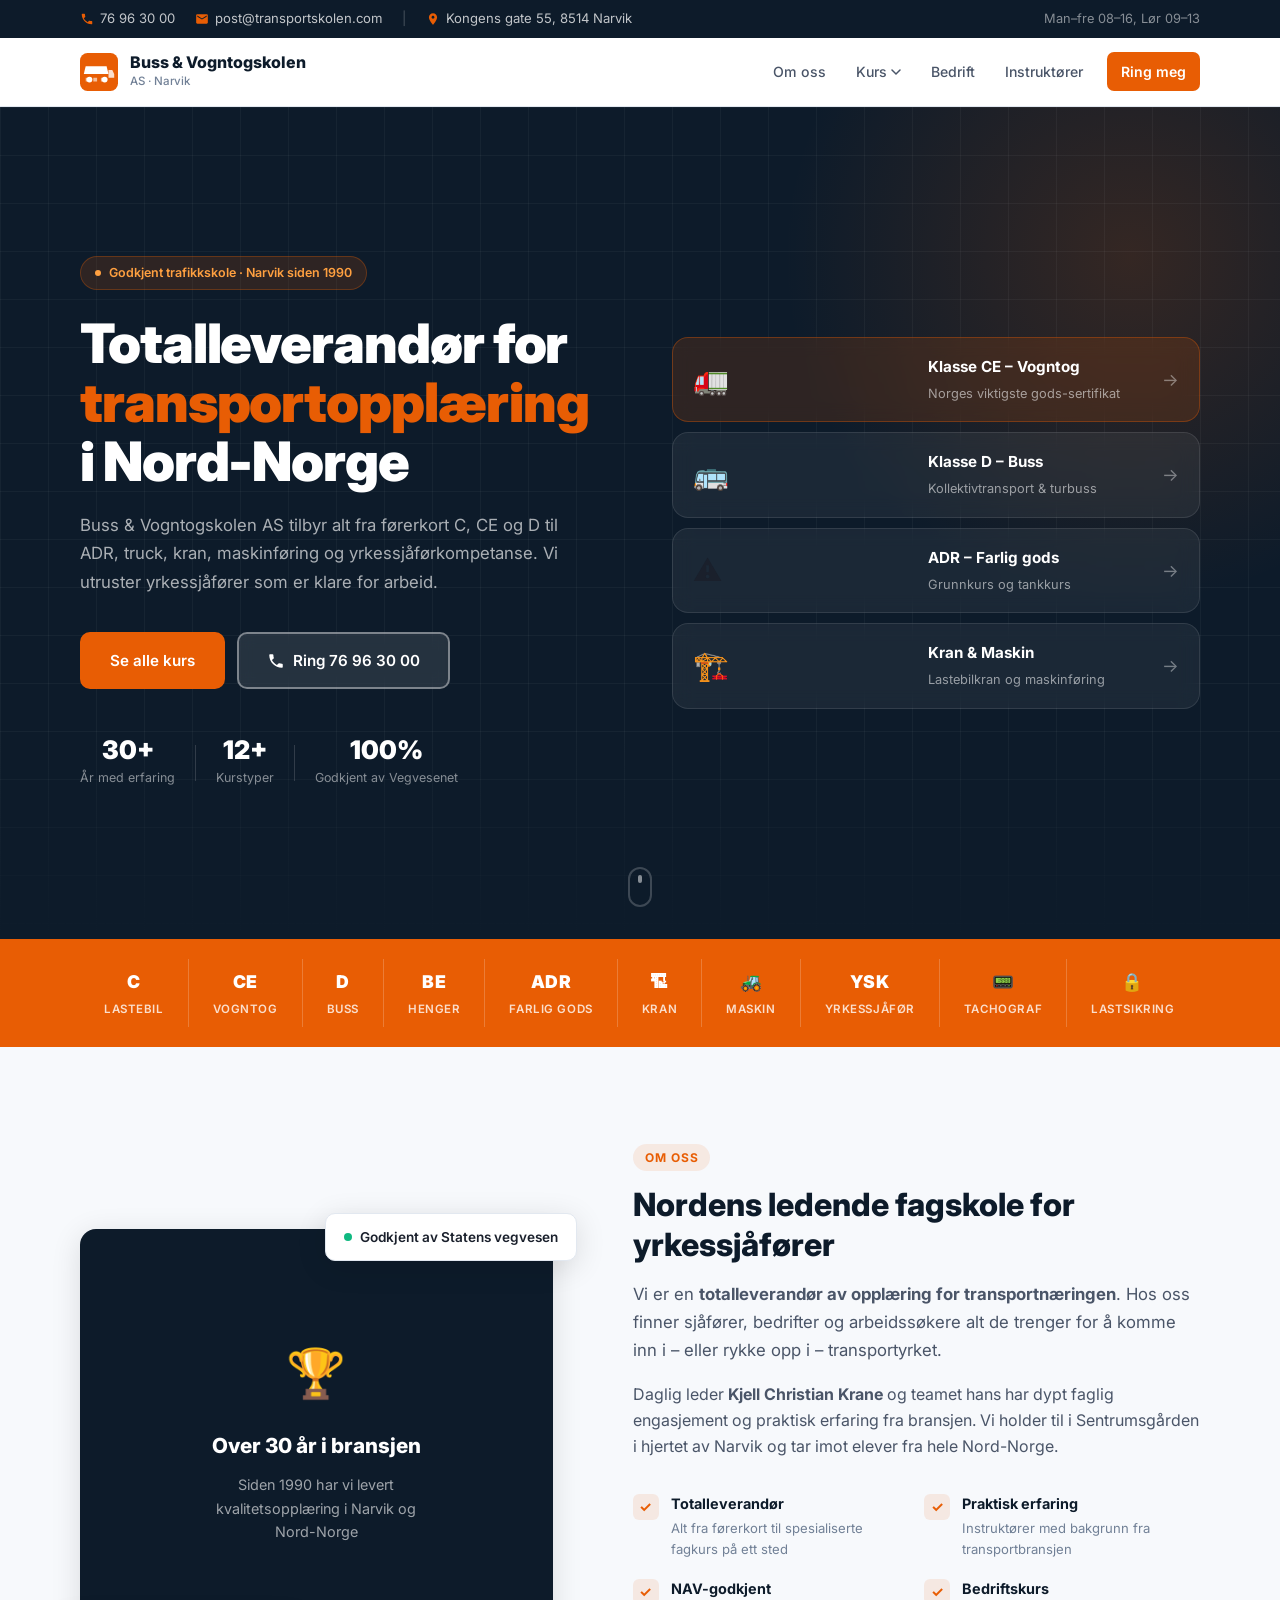
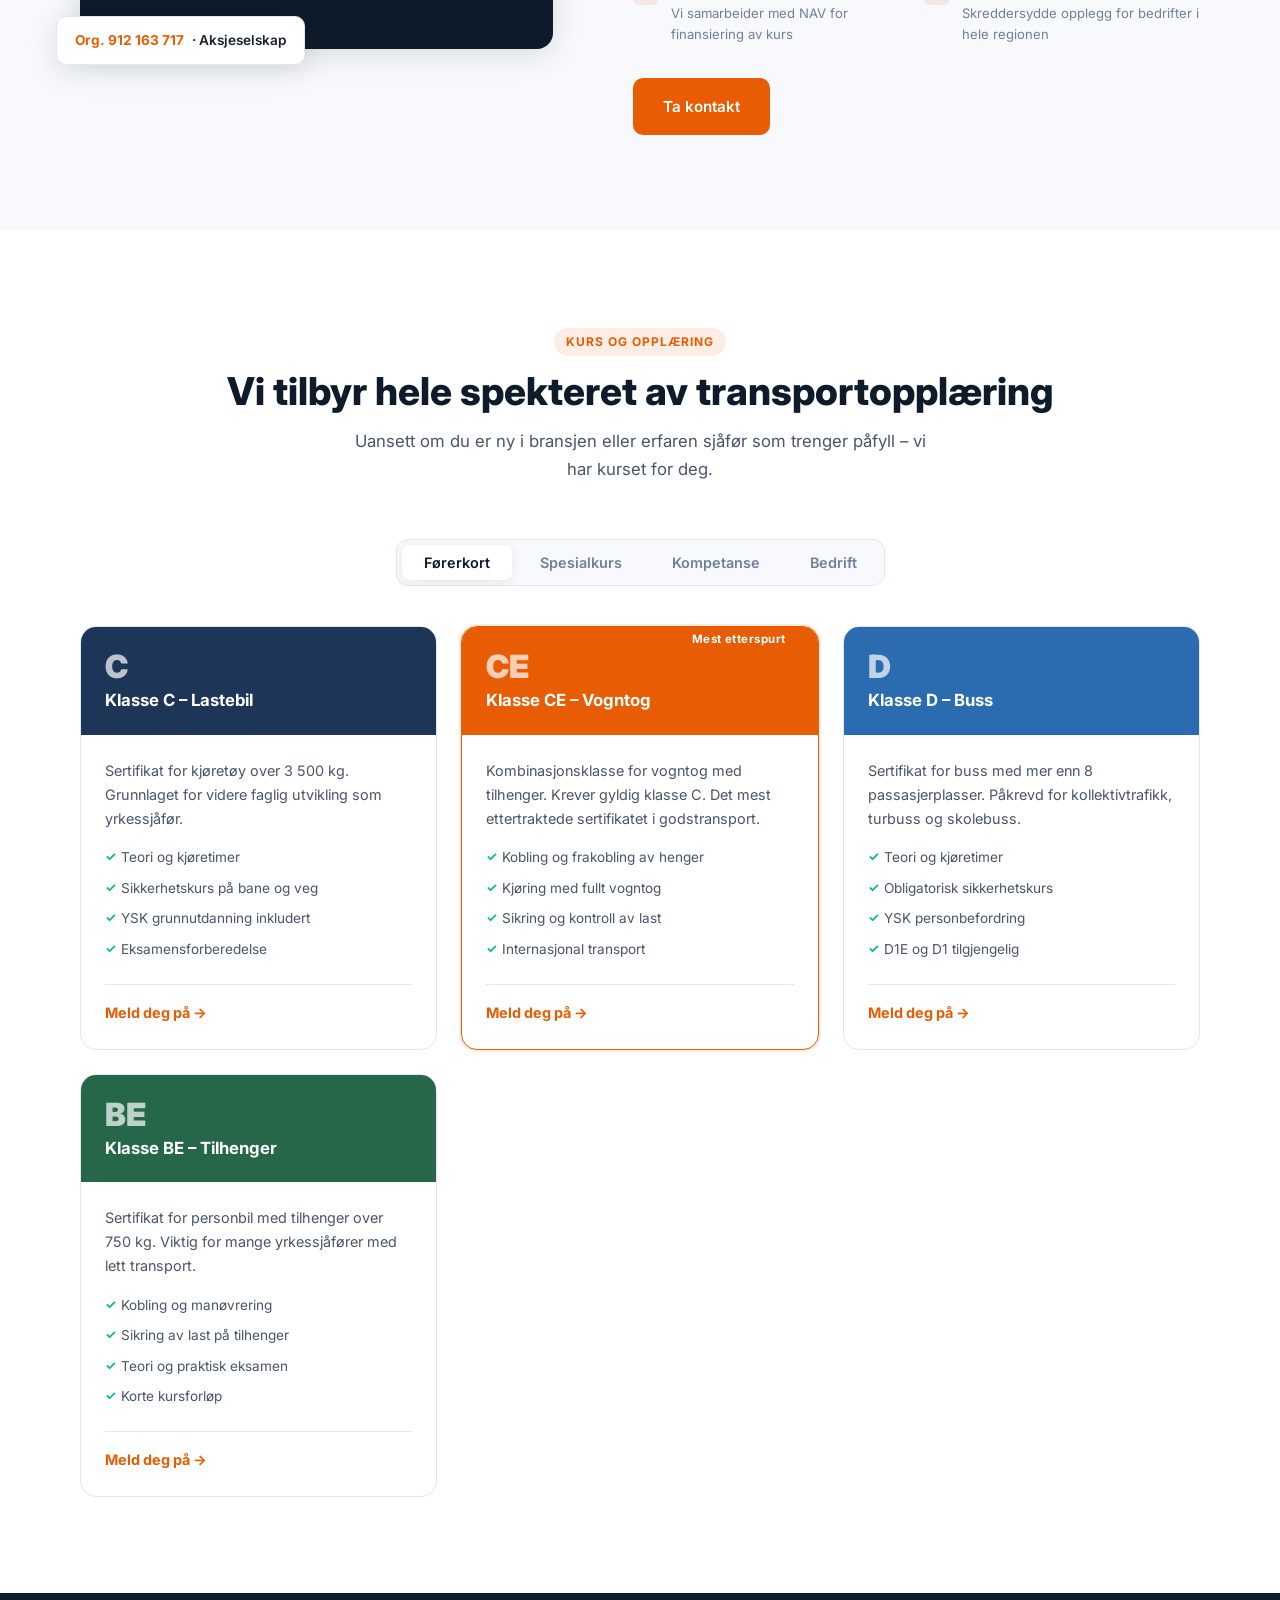
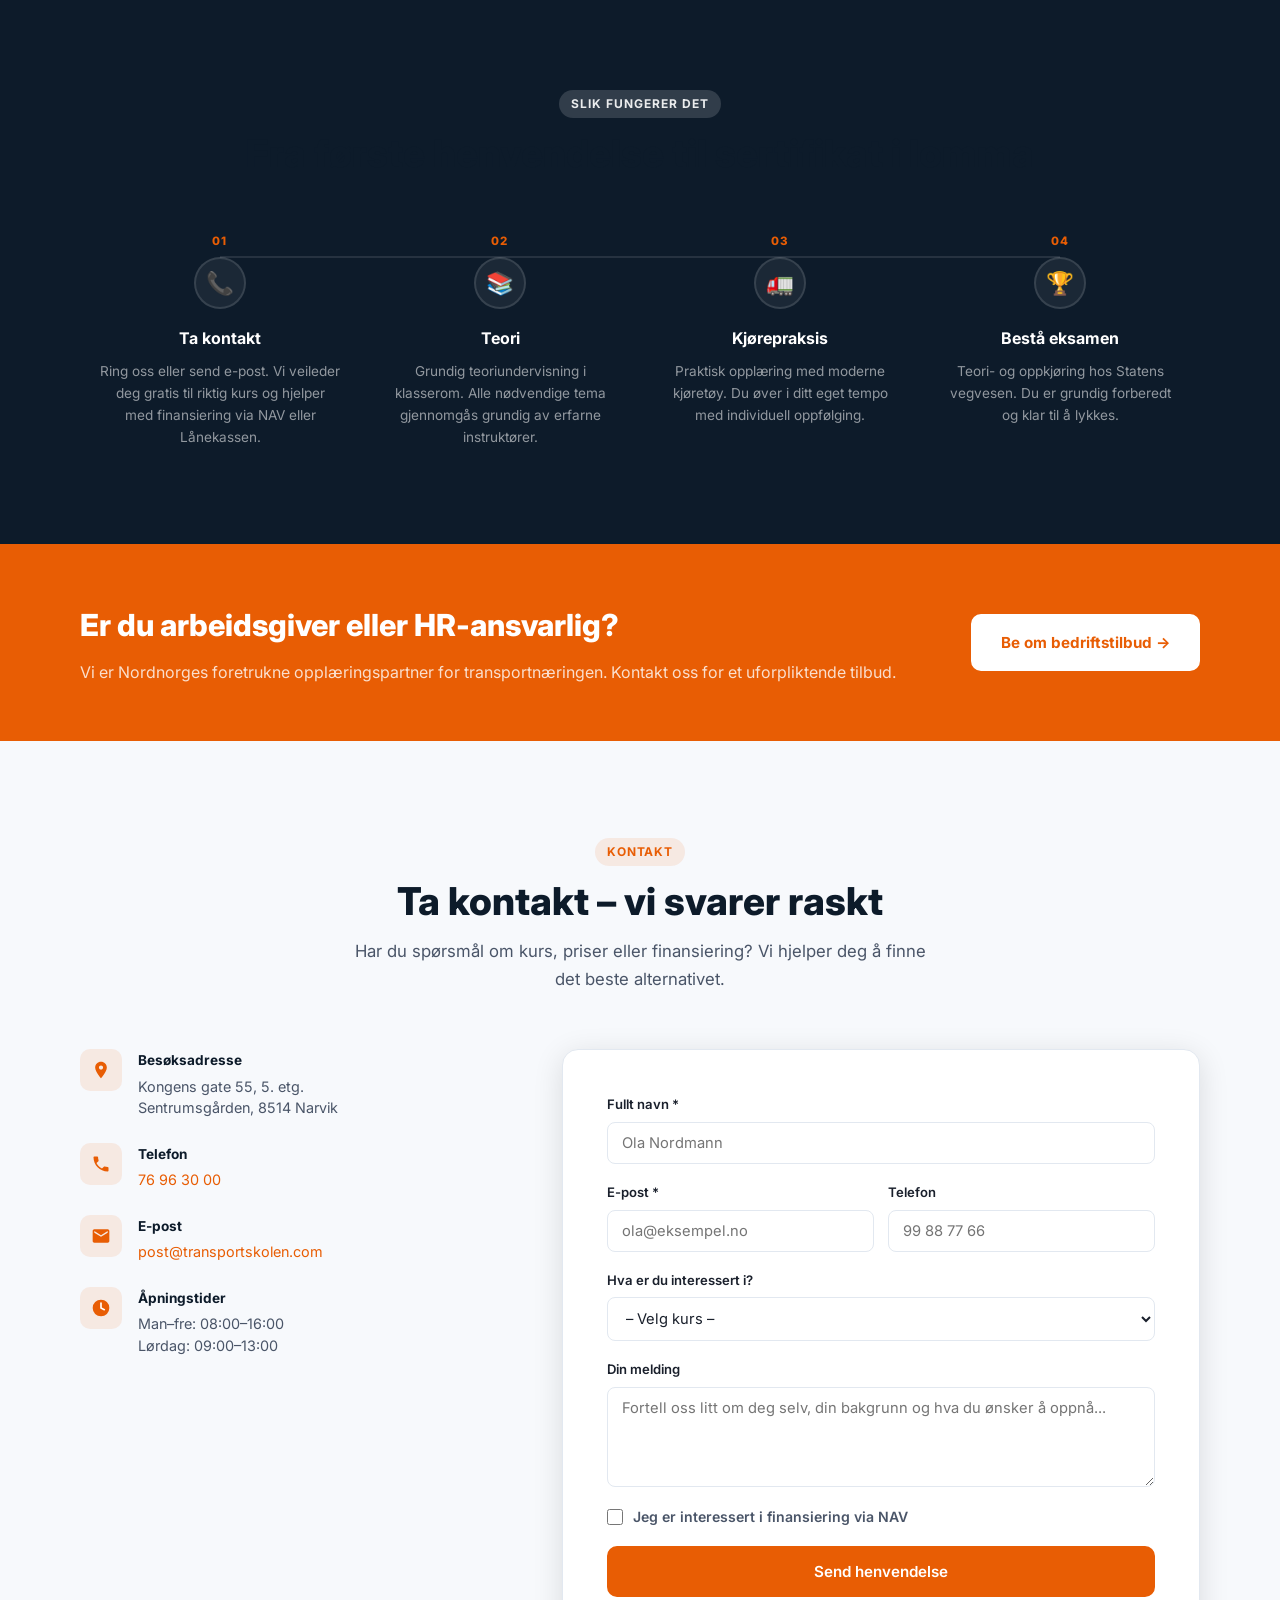
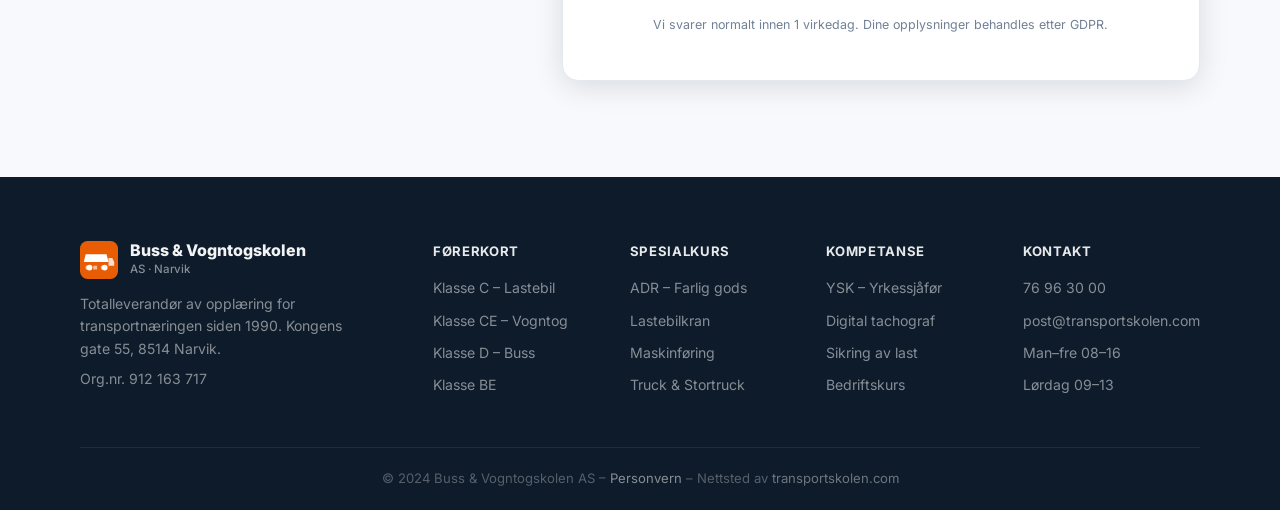
==== commit 48e97aac: "Redesign hjemmeside basert på transportskolen.com Komplett ombygging med reell firmainformasjon og p" ====
--- a/index.html
+++ b/index.html
@@ -3,28 +3,81 @@
 <head>
   <meta charset="UTF-8" />
   <meta name="viewport" content="width=device-width, initial-scale=1.0" />
-  <meta name="description" content="Buss & Vogntogskolen AS – Profesjonell føreropplæring for buss (klasse D) og vogntog (klasse C/CE) i Norge. Erfarne instruktører og høy bestått-prosent." />
-  <title>Buss &amp; Vogntogskolen AS</title>
+  <meta name="description" content="Buss & Vogntogskolen AS i Narvik – Totalleverandør av opplæring for transportnæringen siden 1990. Førerkort C, CE, D, ADR, Truck, Kran, Maskinføring og YSK." />
+  <meta name="keywords" content="trafikkskole narvik, lastebil kurs, vogntog, buss, ADR, YSK, truck, kran, maskinføring" />
+  <title>Buss &amp; Vogntogskolen AS – Narvik | Totalleverandør for transportopplæring</title>
+  <link rel="preconnect" href="https://fonts.googleapis.com" />
+  <link href="https://fonts.googleapis.com/css2?family=Inter:wght@400;500;600;700;800;900&display=swap" rel="stylesheet" />
   <link rel="stylesheet" href="css/style.css" />
-  <link rel="preconnect" href="https://fonts.googleapis.com" />
-  <link href="https://fonts.googleapis.com/css2?family=Inter:wght@400;500;600;700;800&display=swap" rel="stylesheet" />
 </head>
 <body>
+
+  <!-- ===== TOPBAR ===== -->
+  <div class="topbar">
+    <div class="container topbar__inner">
+      <div class="topbar__links">
+        <a href="tel:+4776963000"><svg viewBox="0 0 24 24"><path d="M6.6 10.8c1.4 2.8 3.8 5.1 6.6 6.6l2.2-2.2c.3-.3.7-.4 1-.2 1.1.4 2.3.6 3.6.6.6 0 1 .4 1 1V20c0 .6-.4 1-1 1-9.4 0-17-7.6-17-17 0-.6.4-1 1-1h3.5c.6 0 1 .4 1 1 0 1.3.2 2.5.6 3.6.1.3 0 .7-.2 1L6.6 10.8z"/></svg>76 96 30 00</a>
+        <a href="mailto:post@transportskolen.com"><svg viewBox="0 0 24 24"><path d="M20 4H4c-1.1 0-2 .9-2 2v12c0 1.1.9 2 2 2h16c1.1 0 2-.9 2-2V6c0-1.1-.9-2-2-2zm0 4l-8 5-8-5V6l8 5 8-5v2z"/></svg>post@transportskolen.com</a>
+        <span class="topbar__sep">|</span>
+        <span><svg viewBox="0 0 24 24"><path d="M12 2C8.13 2 5 5.13 5 9c0 5.25 7 13 7 13s7-7.75 7-13c0-3.87-3.13-7-7-7zm0 9.5c-1.38 0-2.5-1.12-2.5-2.5s1.12-2.5 2.5-2.5 2.5 1.12 2.5 2.5-1.12 2.5-2.5 2.5z"/></svg>Kongens gate 55, 8514 Narvik</span>
+      </div>
+      <div class="topbar__right">
+        <span>Man–fre 08–16, Lør 09–13</span>
+      </div>
+    </div>
+  </div>
 
   <!-- ===== HEADER ===== -->
   <header class="header" id="header">
     <div class="container header__inner">
       <a href="#" class="logo">
-        <span class="logo__icon">🚌</span>
-        <span class="logo__text">Buss &amp; Vogntogskolen <em>AS</em></span>
+        <div class="logo__mark">
+          <svg viewBox="0 0 40 40" fill="none">
+            <rect width="40" height="40" rx="8" fill="#E85D04"/>
+            <path d="M6 26h4v4H6zm8 0h4v4h-4zm8 0h4v4h-4z" fill="white" opacity=".6"/>
+            <path d="M4 22l2-8h22l2 8H4z" fill="white"/>
+            <circle cx="10" cy="28" r="3" fill="white"/>
+            <circle cx="26" cy="28" r="3" fill="white"/>
+            <path d="M30 18h4l2 4v4h-6v-8z" fill="white" opacity=".8"/>
+          </svg>
+        </div>
+        <div class="logo__text-wrap">
+          <span class="logo__name">Buss &amp; Vogntogskolen</span>
+          <span class="logo__sub">AS · Narvik</span>
+        </div>
       </a>
       <nav class="nav" id="nav">
         <ul class="nav__list">
           <li><a href="#om-oss" class="nav__link">Om oss</a></li>
-          <li><a href="#kurs" class="nav__link">Kurs</a></li>
-          <li><a href="#hvorfor-oss" class="nav__link">Hvorfor oss</a></li>
-          <li><a href="#instruktorer" class="nav__link">Instruktører</a></li>
-          <li><a href="#kontakt" class="nav__link nav__link--cta">Kontakt oss</a></li>
+          <li class="nav__dropdown">
+            <a href="#kurs" class="nav__link nav__link--arrow">Kurs <svg viewBox="0 0 10 6"><path d="M1 1l4 4 4-4" stroke="currentColor" stroke-width="1.5" fill="none" stroke-linecap="round"/></svg></a>
+            <div class="dropdown">
+              <div class="dropdown__col">
+                <span class="dropdown__label">Førerkort</span>
+                <a href="#kurs" class="dropdown__item">Klasse C – Lastebil</a>
+                <a href="#kurs" class="dropdown__item">Klasse CE – Vogntog</a>
+                <a href="#kurs" class="dropdown__item">Klasse D – Buss</a>
+                <a href="#kurs" class="dropdown__item">Klasse BE</a>
+              </div>
+              <div class="dropdown__col">
+                <span class="dropdown__label">Spesialkurs</span>
+                <a href="#kurs" class="dropdown__item">ADR – Farlig gods</a>
+                <a href="#kurs" class="dropdown__item">Truck &amp; Stortruck</a>
+                <a href="#kurs" class="dropdown__item">Lastebilkran</a>
+                <a href="#kurs" class="dropdown__item">Maskinføring</a>
+              </div>
+              <div class="dropdown__col">
+                <span class="dropdown__label">Kompetanse</span>
+                <a href="#kurs" class="dropdown__item">YSK – Yrkessjåfør</a>
+                <a href="#kurs" class="dropdown__item">Digital tachograf</a>
+                <a href="#kurs" class="dropdown__item">Sikring av last</a>
+                <a href="#kurs" class="dropdown__item">Bedriftskurs</a>
+              </div>
+            </div>
+          </li>
+          <li><a href="#bedrift" class="nav__link">Bedrift</a></li>
+          <li><a href="#om-oss" class="nav__link">Instruktører</a></li>
+          <li><a href="#kontakt" class="nav__link btn-nav">Ring meg</a></li>
         </ul>
       </nav>
       <button class="hamburger" id="hamburger" aria-label="Åpne meny" aria-expanded="false">
@@ -35,64 +88,166 @@
 
   <!-- ===== HERO ===== -->
   <section class="hero" id="hjem">
-    <div class="hero__overlay"></div>
+    <div class="hero__bg">
+      <div class="hero__grid"></div>
+    </div>
     <div class="container hero__content">
-      <span class="hero__badge">Godkjent trafikkskole</span>
-      <h1 class="hero__title">Din vei til <br /><span class="highlight">yrkessjåfør</span></h1>
-      <p class="hero__sub">Profesjonell opplæring for buss og vogntog – med erfarne instruktører, moderne kjøretøy og høy bestått-prosent.</p>
-      <div class="hero__actions">
-        <a href="#kurs" class="btn btn--primary">Se våre kurs</a>
-        <a href="#kontakt" class="btn btn--outline">Kontakt oss</a>
-      </div>
-      <div class="hero__stats">
-        <div class="stat">
-          <span class="stat__number">95%</span>
-          <span class="stat__label">Bestått-prosent</span>
-        </div>
-        <div class="stat">
-          <span class="stat__number">20+</span>
-          <span class="stat__label">År med erfaring</span>
-        </div>
-        <div class="stat">
-          <span class="stat__number">3000+</span>
-          <span class="stat__label">Fornøyde elever</span>
-        </div>
-      </div>
-    </div>
-    <div class="hero__vehicles">
-      <div class="vehicle-icon vehicle-icon--bus">🚌</div>
-      <div class="vehicle-icon vehicle-icon--truck">🚛</div>
+      <div class="hero__left">
+        <div class="hero__badge">
+          <span class="badge-dot"></span>
+          Godkjent trafikkskole · Narvik siden 1990
+        </div>
+        <h1 class="hero__title">
+          Totalleverandør for<br />
+          <span class="hero__title-em">transportopplæring</span><br />
+          i Nord-Norge
+        </h1>
+        <p class="hero__lead">
+          Buss &amp; Vogntogskolen AS tilbyr alt fra førerkort C, CE og D til ADR, truck, kran, maskinføring og yrkessjåførkompetanse. Vi utruster yrkessjåfører som er klare for arbeid.
+        </p>
+        <div class="hero__actions">
+          <a href="#kurs" class="btn btn--orange">Se alle kurs</a>
+          <a href="#kontakt" class="btn btn--ghost">
+            <svg viewBox="0 0 24 24"><path d="M6.6 10.8c1.4 2.8 3.8 5.1 6.6 6.6l2.2-2.2c.3-.3.7-.4 1-.2 1.1.4 2.3.6 3.6.6.6 0 1 .4 1 1V20c0 .6-.4 1-1 1-9.4 0-17-7.6-17-17 0-.6.4-1 1-1h3.5c.6 0 1 .4 1 1 0 1.3.2 2.5.6 3.6.1.3 0 .7-.2 1L6.6 10.8z"/></svg>
+            Ring 76 96 30 00
+          </a>
+        </div>
+        <div class="hero__trust">
+          <div class="trust-item">
+            <strong>30+</strong>
+            <span>År med erfaring</span>
+          </div>
+          <div class="trust-divider"></div>
+          <div class="trust-item">
+            <strong>12+</strong>
+            <span>Kurstyper</span>
+          </div>
+          <div class="trust-divider"></div>
+          <div class="trust-item">
+            <strong>100%</strong>
+            <span>Godkjent av Vegvesenet</span>
+          </div>
+        </div>
+      </div>
+      <div class="hero__right">
+        <div class="hero__card-stack">
+          <div class="hcard hcard--main">
+            <div class="hcard__icon">🚛</div>
+            <div>
+              <strong>Klasse CE – Vogntog</strong>
+              <span>Norges viktigste gods-sertifikat</span>
+            </div>
+            <a href="#kurs" class="hcard__arrow">→</a>
+          </div>
+          <div class="hcard hcard--secondary">
+            <div class="hcard__icon">🚌</div>
+            <div>
+              <strong>Klasse D – Buss</strong>
+              <span>Kollektivtransport &amp; turbuss</span>
+            </div>
+            <a href="#kurs" class="hcard__arrow">→</a>
+          </div>
+          <div class="hcard hcard--secondary">
+            <div class="hcard__icon">⚠️</div>
+            <div>
+              <strong>ADR – Farlig gods</strong>
+              <span>Grunnkurs og tankkurs</span>
+            </div>
+            <a href="#kurs" class="hcard__arrow">→</a>
+          </div>
+          <div class="hcard hcard--secondary">
+            <div class="hcard__icon">🏗️</div>
+            <div>
+              <strong>Kran &amp; Maskin</strong>
+              <span>Lastebilkran og maskinføring</span>
+            </div>
+            <a href="#kurs" class="hcard__arrow">→</a>
+          </div>
+        </div>
+      </div>
+    </div>
+    <div class="hero__scroll">
+      <div class="scroll-indicator"><span></span></div>
     </div>
   </section>
+
+  <!-- ===== KURSTYPER BAND ===== -->
+  <div class="kurs-band">
+    <div class="container">
+      <div class="kurs-band__inner">
+        <div class="kurs-band__item"><span>C</span>Lastebil</div>
+        <div class="kurs-band__item"><span>CE</span>Vogntog</div>
+        <div class="kurs-band__item"><span>D</span>Buss</div>
+        <div class="kurs-band__item"><span>BE</span>Henger</div>
+        <div class="kurs-band__item"><span>ADR</span>Farlig gods</div>
+        <div class="kurs-band__item"><span>🏗</span>Kran</div>
+        <div class="kurs-band__item"><span>🚜</span>Maskin</div>
+        <div class="kurs-band__item"><span>YSK</span>Yrkessjåfør</div>
+        <div class="kurs-band__item"><span>📟</span>Tachograf</div>
+        <div class="kurs-band__item"><span>🔒</span>Lastsikring</div>
+      </div>
+    </div>
+  </div>
 
   <!-- ===== OM OSS ===== -->
   <section class="section om-oss" id="om-oss">
     <div class="container">
-      <div class="section__header">
-        <span class="section__tag">Om oss</span>
-        <h2 class="section__title">Norges ledende skole for buss og vogntog</h2>
-        <p class="section__desc">Siden 2003 har Buss &amp; Vogntogskolen AS utdannet yrkessjåfører til norsk næringsliv. Vi er en godkjent trafikkskole med fokus på sikkerhet, faglig dyktighet og praktisk erfaring.</p>
-      </div>
-      <div class="features-grid">
-        <div class="feature-card">
-          <div class="feature-card__icon">🎓</div>
-          <h3>Godkjent opplæring</h3>
-          <p>Alle kurs følger Statens vegvesen sine krav og er godkjent for offentlig finansiering via NAV og Lånekassen.</p>
-        </div>
-        <div class="feature-card">
-          <div class="feature-card__icon">🚗</div>
-          <h3>Moderne kjøretøy</h3>
-          <p>Vi holder kjøretøyparken oppdatert med moderne busser og vogntog utstyrt med sikkerhetsteknologi.</p>
-        </div>
-        <div class="feature-card">
-          <div class="feature-card__icon">📋</div>
-          <h3>Skreddersydd opplegg</h3>
-          <p>Vi tilpasser opplæringen til din bakgrunn og tilgjengelighet – heltid, deltid og bedriftskurs.</p>
-        </div>
-        <div class="feature-card">
-          <div class="feature-card__icon">🤝</div>
-          <h3>Jobbnettverk</h3>
-          <p>Vi samarbeider med transportselskaper og bussoperatører som aktivt rekrutterer fra våre elever.</p>
+      <div class="om-oss__inner">
+        <div class="om-oss__visual">
+          <div class="visual-card visual-card--main">
+            <div class="vc__icon">🏆</div>
+            <strong>Over 30 år i bransjen</strong>
+            <p>Siden 1990 har vi levert kvalitetsopplæring i Narvik og Nord-Norge</p>
+          </div>
+          <div class="visual-card visual-card--float visual-card--top">
+            <div class="vc__row">
+              <div class="vc__dot"></div>
+              <span>Godkjent av Statens vegvesen</span>
+            </div>
+          </div>
+          <div class="visual-card visual-card--float visual-card--bot">
+            <div class="vc__row">
+              <span class="vc__num">Org. 912 163 717</span>
+              <span>· Aksjeselskap</span>
+            </div>
+          </div>
+        </div>
+        <div class="om-oss__content">
+          <span class="tag">Om oss</span>
+          <h2>Nordens ledende fagskole for yrkessjåfører</h2>
+          <p class="lead">Vi er en <strong>totalleverandør av opplæring for transportnæringen</strong>. Hos oss finner sjåfører, bedrifter og arbeidssøkere alt de trenger for å komme inn i – eller rykke opp i – transportyrket.</p>
+          <p>Daglig leder <strong>Kjell Christian Krane</strong> og teamet hans har dypt faglig engasjement og praktisk erfaring fra bransjen. Vi holder til i Sentrumsgården i hjertet av Narvik og tar imot elever fra hele Nord-Norge.</p>
+          <div class="om-oss__feats">
+            <div class="feat">
+              <div class="feat__icon">✓</div>
+              <div>
+                <strong>Totalleverandør</strong>
+                <p>Alt fra førerkort til spesialiserte fagkurs på ett sted</p>
+              </div>
+            </div>
+            <div class="feat">
+              <div class="feat__icon">✓</div>
+              <div>
+                <strong>Praktisk erfaring</strong>
+                <p>Instruktører med bakgrunn fra transportbransjen</p>
+              </div>
+            </div>
+            <div class="feat">
+              <div class="feat__icon">✓</div>
+              <div>
+                <strong>NAV-godkjent</strong>
+                <p>Vi samarbeider med NAV for finansiering av kurs</p>
+              </div>
+            </div>
+            <div class="feat">
+              <div class="feat__icon">✓</div>
+              <div>
+                <strong>Bedriftskurs</strong>
+                <p>Skreddersydde opplegg for bedrifter i hele regionen</p>
+              </div>
+            </div>
+          </div>
+          <a href="#kontakt" class="btn btn--orange">Ta kontakt</a>
         </div>
       </div>
     </div>
@@ -102,230 +257,312 @@
   <section class="section kurs" id="kurs">
     <div class="container">
       <div class="section__header">
-        <span class="section__tag">Kurs</span>
-        <h2 class="section__title">Velg din klasse</h2>
-        <p class="section__desc">Vi tilbyr føreropplæring for alle relevante kategorier innen buss og tunge kjøretøy.</p>
-      </div>
-      <div class="kurs-grid">
-
-        <div class="kurs-card kurs-card--featured">
-          <div class="kurs-card__badge">Mest populær</div>
-          <div class="kurs-card__icon">🚌</div>
-          <h3 class="kurs-card__title">Klasse D – Buss</h3>
-          <p class="kurs-card__desc">Sertifikat for buss med mer enn 8 sitteplasser (utenom fører). Kreves for yrkessjåfør i kollektivtrafikk.</p>
-          <ul class="kurs-card__list">
-            <li>✅ Trafikalt grunnkurs (hvis nødvendig)</li>
-            <li>✅ Teori og kjøreopplæring</li>
-            <li>✅ Obligatorisk sikkerhetskurs</li>
-            <li>✅ YSK – Yrkessjåførkompetanse</li>
-            <li>✅ Eksamensforberedelse</li>
-          </ul>
-          <div class="kurs-card__footer">
-            <a href="#kontakt" class="btn btn--primary btn--full">Meld deg på</a>
-          </div>
-        </div>
-
-        <div class="kurs-card">
-          <div class="kurs-card__icon">🚛</div>
-          <h3 class="kurs-card__title">Klasse C – Lastebil</h3>
-          <p class="kurs-card__desc">Sertifikat for lastebil over 3 500 kg. Grunnlaget for videre opplæring til CE (vogntog).</p>
-          <ul class="kurs-card__list">
-            <li>✅ Teori og kjøreopplæring</li>
-            <li>✅ Sikkerhetskurs på bane</li>
-            <li>✅ Sikkerhetskurs på veg</li>
-            <li>✅ Eksamensforberedelse</li>
-          </ul>
-          <div class="kurs-card__footer">
-            <a href="#kontakt" class="btn btn--secondary btn--full">Meld deg på</a>
-          </div>
-        </div>
-
-        <div class="kurs-card">
-          <div class="kurs-card__icon">🚚</div>
-          <h3 class="kurs-card__title">Klasse CE – Vogntog</h3>
-          <p class="kurs-card__desc">Kombinasjonsklasse for vogntog – lastebil med tilhenger over 750 kg. Krever gyldig klasse C.</p>
-          <ul class="kurs-card__list">
-            <li>✅ Kjøreopplæring med tilhenger</li>
-            <li>✅ Kobling og sikring av last</li>
-            <li>✅ Sikkerhetskurs</li>
-            <li>✅ Eksamensforberedelse</li>
-          </ul>
-          <div class="kurs-card__footer">
-            <a href="#kontakt" class="btn btn--secondary btn--full">Meld deg på</a>
-          </div>
-        </div>
-
-        <div class="kurs-card">
-          <div class="kurs-card__icon">📜</div>
-          <h3 class="kurs-card__title">YSK – Yrkessjåførkurs</h3>
-          <p class="kurs-card__desc">Obligatorisk kompetansebevis for yrkessjåfører i EU/EØS. Grunnutdanning og periodisk etterutdanning.</p>
-          <ul class="kurs-card__list">
-            <li>✅ Grunnutdanning 280 timer</li>
-            <li>✅ Akselerert utdanning 140 timer</li>
-            <li>✅ Etterutdanning 35 timer</li>
-            <li>✅ Digitalt kompetansebevis</li>
-          </ul>
-          <div class="kurs-card__footer">
-            <a href="#kontakt" class="btn btn--secondary btn--full">Meld deg på</a>
-          </div>
-        </div>
-
-        <div class="kurs-card">
-          <div class="kurs-card__icon">🏢</div>
-          <h3 class="kurs-card__title">Bedriftskurs</h3>
-          <p class="kurs-card__desc">Skreddersydde kurs for bedrifter som vil oppgradere sine sjåfører. Tilpasses tid og sted.</p>
-          <ul class="kurs-card__list">
-            <li>✅ Grupperabatter</li>
-            <li>✅ Opplæring på bedriftens anlegg</li>
-            <li>✅ Fleksible tidspunkt</li>
-            <li>✅ Kursbevis og dokumentasjon</li>
-          </ul>
-          <div class="kurs-card__footer">
-            <a href="#kontakt" class="btn btn--secondary btn--full">Få tilbud</a>
-          </div>
-        </div>
-
-        <div class="kurs-card">
-          <div class="kurs-card__icon">🔄</div>
-          <h3 class="kurs-card__title">Oppfriskningskurs</h3>
-          <p class="kurs-card__desc">For sjåfører som trenger å friske opp ferdighetene eller er bekymret for eksamen. Kortere, intensivt opplegg.</p>
-          <ul class="kurs-card__list">
-            <li>✅ Skreddersydd til ditt behov</li>
-            <li>✅ Fokus på svake punkter</li>
-            <li>✅ Eksamenssimulering</li>
-            <li>✅ Mentalt forberedelseskurs</li>
-          </ul>
-          <div class="kurs-card__footer">
-            <a href="#kontakt" class="btn btn--secondary btn--full">Meld deg på</a>
-          </div>
-        </div>
-
-      </div>
+        <span class="tag">Kurs og opplæring</span>
+        <h2>Vi tilbyr hele spekteret av transportopplæring</h2>
+        <p>Uansett om du er ny i bransjen eller erfaren sjåfør som trenger påfyll – vi har kurset for deg.</p>
+      </div>
+
+      <div class="kurs-tabs" id="kurs-tabs">
+        <button class="kurs-tab active" data-tab="forerkort">Førerkort</button>
+        <button class="kurs-tab" data-tab="spesial">Spesialkurs</button>
+        <button class="kurs-tab" data-tab="kompetanse">Kompetanse</button>
+        <button class="kurs-tab" data-tab="bedrift">Bedrift</button>
+      </div>
+
+      <!-- Førerkort -->
+      <div class="kurs-panel active" id="tab-forerkort">
+        <div class="kurs-grid">
+          <div class="kk">
+            <div class="kk__head" style="--kk-color:#1d3557">
+              <span class="kk__klass">C</span>
+              <h3>Klasse C – Lastebil</h3>
+            </div>
+            <div class="kk__body">
+              <p>Sertifikat for kjøretøy over 3 500 kg. Grunnlaget for videre faglig utvikling som yrkessjåfør.</p>
+              <ul>
+                <li>Teori og kjøretimer</li>
+                <li>Sikkerhetskurs på bane og veg</li>
+                <li>YSK grunnutdanning inkludert</li>
+                <li>Eksamensforberedelse</li>
+              </ul>
+              <a href="#kontakt" class="kk__cta">Meld deg på →</a>
+            </div>
+          </div>
+          <div class="kk kk--featured">
+            <div class="kk__badge">Mest etterspurt</div>
+            <div class="kk__head" style="--kk-color:#e85d04">
+              <span class="kk__klass">CE</span>
+              <h3>Klasse CE – Vogntog</h3>
+            </div>
+            <div class="kk__body">
+              <p>Kombinasjonsklasse for vogntog med tilhenger. Krever gyldig klasse C. Det mest ettertraktede sertifikatet i godstransport.</p>
+              <ul>
+                <li>Kobling og frakobling av henger</li>
+                <li>Kjøring med fullt vogntog</li>
+                <li>Sikring og kontroll av last</li>
+                <li>Internasjonal transport</li>
+              </ul>
+              <a href="#kontakt" class="kk__cta">Meld deg på →</a>
+            </div>
+          </div>
+          <div class="kk">
+            <div class="kk__head" style="--kk-color:#2b6cb0">
+              <span class="kk__klass">D</span>
+              <h3>Klasse D – Buss</h3>
+            </div>
+            <div class="kk__body">
+              <p>Sertifikat for buss med mer enn 8 passasjerplasser. Påkrevd for kollektivtrafikk, turbuss og skolebuss.</p>
+              <ul>
+                <li>Teori og kjøretimer</li>
+                <li>Obligatorisk sikkerhetskurs</li>
+                <li>YSK personbefordring</li>
+                <li>D1E og D1 tilgjengelig</li>
+              </ul>
+              <a href="#kontakt" class="kk__cta">Meld deg på →</a>
+            </div>
+          </div>
+          <div class="kk">
+            <div class="kk__head" style="--kk-color:#276749">
+              <span class="kk__klass">BE</span>
+              <h3>Klasse BE – Tilhenger</h3>
+            </div>
+            <div class="kk__body">
+              <p>Sertifikat for personbil med tilhenger over 750 kg. Viktig for mange yrkessjåfører med lett transport.</p>
+              <ul>
+                <li>Kobling og manøvrering</li>
+                <li>Sikring av last på tilhenger</li>
+                <li>Teori og praktisk eksamen</li>
+                <li>Korte kursforløp</li>
+              </ul>
+              <a href="#kontakt" class="kk__cta">Meld deg på →</a>
+            </div>
+          </div>
+        </div>
+      </div>
+
+      <!-- Spesialkurs -->
+      <div class="kurs-panel" id="tab-spesial">
+        <div class="kurs-grid">
+          <div class="kk kk--featured">
+            <div class="kk__badge">Obligatorisk for mange</div>
+            <div class="kk__head" style="--kk-color:#c53030">
+              <span class="kk__klass">ADR</span>
+              <h3>ADR – Farlig gods</h3>
+            </div>
+            <div class="kk__body">
+              <p>Obligatorisk opplæring for transport av farlig gods. Inkluderer grunnkurs, spesialisering og tankkurs.</p>
+              <ul>
+                <li>Grunnkurs klasse 1–9</li>
+                <li>Tankkurs (cisterne)</li>
+                <li>Eksplosivkurs (klasse 1)</li>
+                <li>Fornyelseskurs hvert 5. år</li>
+              </ul>
+              <a href="#kontakt" class="kk__cta">Meld deg på →</a>
+            </div>
+          </div>
+          <div class="kk">
+            <div class="kk__head" style="--kk-color:#744210">
+              <span class="kk__klass">🏗</span>
+              <h3>Lastebilkran</h3>
+            </div>
+            <div class="kk__body">
+              <p>Sertifisering for betjening av lastebilmontert kran. Kreves av de fleste arbeidsgivere i anlegg og bygg.</p>
+              <ul>
+                <li>Teori og praktisk kranopplæring</li>
+                <li>Løft og slyngekurs</li>
+                <li>Sertifikat etter godkjent eksamen</li>
+                <li>Løfteutstyr og sikkerhet</li>
+              </ul>
+              <a href="#kontakt" class="kk__cta">Meld deg på →</a>
+            </div>
+          </div>
+          <div class="kk">
+            <div class="kk__head" style="--kk-color:#553c9a">
+              <span class="kk__klass">🚜</span>
+              <h3>Maskinføring</h3>
+            </div>
+            <div class="kk__body">
+              <p>Opplæring i betjening av anleggsmaskiner som gravemaskin, hjullaster og dumper – tilpasset nivå og maskinklasse.</p>
+              <ul>
+                <li>Gravemaskin og hjullaster</li>
+                <li>Dumper og kompressor</li>
+                <li>Asfalt- og vegmaskin</li>
+                <li>Sertifisering og dokumentasjon</li>
+              </ul>
+              <a href="#kontakt" class="kk__cta">Meld deg på →</a>
+            </div>
+          </div>
+          <div class="kk">
+            <div class="kk__head" style="--kk-color:#2c7a7b">
+              <span class="kk__klass">🏭</span>
+              <h3>Truck &amp; Stortruck</h3>
+            </div>
+            <div class="kk__body">
+              <p>Fra gaffeltruck til stortruck – vi dekker alle klasser og sertifiseringsnivåer etter norsk standard.</p>
+              <ul>
+                <li>Klasse T1–T4 gaffeltruck</li>
+                <li>Stortruck og reachtruck</li>
+                <li>Teorikurs og praktisk opplæring</li>
+                <li>Dokumentasjon for arbeidsgiver</li>
+              </ul>
+              <a href="#kontakt" class="kk__cta">Meld deg på →</a>
+            </div>
+          </div>
+        </div>
+      </div>
+
+      <!-- Kompetanse -->
+      <div class="kurs-panel" id="tab-kompetanse">
+        <div class="kurs-grid">
+          <div class="kk kk--featured">
+            <div class="kk__badge">Krav i EU/EØS</div>
+            <div class="kk__head" style="--kk-color:#2b6cb0">
+              <span class="kk__klass">YSK</span>
+              <h3>Yrkessjåførkompetanse</h3>
+            </div>
+            <div class="kk__body">
+              <p>Obligatorisk for yrkessjåfører i EU/EØS. Vi tilbyr grunnutdanning, akselerert utdanning og etterutdanning.</p>
+              <ul>
+                <li>YDP / EYDP – godstransport</li>
+                <li>YDG / EYDG – persontransport</li>
+                <li>Grunnutdanning 280 / 140 timer</li>
+                <li>Etterutdanning 35 timer</li>
+              </ul>
+              <a href="#kontakt" class="kk__cta">Meld deg på →</a>
+            </div>
+          </div>
+          <div class="kk">
+            <div class="kk__head" style="--kk-color:#1d3557">
+              <span class="kk__klass">📟</span>
+              <h3>Digital tachograf</h3>
+            </div>
+            <div class="kk__body">
+              <p>Opplæring i bruk av digital fartsskriver. Krav til yrkessjåfører i internasjonal og nasjonal transport.</p>
+              <ul>
+                <li>Lovverk og kjøre-/hviletid</li>
+                <li>Betjening av digital tachograf</li>
+                <li>Nedlasting og arkivering</li>
+                <li>Hva gjøres ved feil?</li>
+              </ul>
+              <a href="#kontakt" class="kk__cta">Meld deg på →</a>
+            </div>
+          </div>
+          <div class="kk">
+            <div class="kk__head" style="--kk-color:#276749">
+              <span class="kk__klass">🔒</span>
+              <h3>Sikring av last</h3>
+            </div>
+            <div class="kk__body">
+              <p>Praktisk og teoretisk opplæring i korrekt lastsikring. Forebygger ulykker og kostsomme bøter.</p>
+              <ul>
+                <li>Lover og forskrifter</li>
+                <li>Surringsteknikk og surringsutstyr</li>
+                <li>Beregning av surringskraft</li>
+                <li>Kursbevis ved fullføring</li>
+              </ul>
+              <a href="#kontakt" class="kk__cta">Meld deg på →</a>
+            </div>
+          </div>
+          <div class="kk">
+            <div class="kk__head" style="--kk-color:#744210">
+              <span class="kk__klass">🔄</span>
+              <h3>Fornyelse og repetisjon</h3>
+            </div>
+            <div class="kk__body">
+              <p>Fornyelse av ADR, YSK, tachograf og andre sertifikater. Vi hjelper deg å holde kompetansen oppdatert.</p>
+              <ul>
+                <li>ADR fornyelse hvert 5. år</li>
+                <li>YSK etterutdanning hvert 5. år</li>
+                <li>Repetisjonskurs etter behov</li>
+                <li>Samlet timeplan for bedrifter</li>
+              </ul>
+              <a href="#kontakt" class="kk__cta">Meld deg på →</a>
+            </div>
+          </div>
+        </div>
+      </div>
+
+      <!-- Bedrift -->
+      <div class="kurs-panel" id="tab-bedrift">
+        <div class="bedrift-layout">
+          <div class="bedrift-content">
+            <span class="tag">For bedrifter</span>
+            <h3>Vi er din opplæringspartner</h3>
+            <p class="lead">Vi tilbyr skreddersydde kursopplegg for transportbedrifter, anleggsselskaper og andre næringsdrivende i Nord-Norge. Enten du trenger å kurse 2 eller 200 ansatte – vi finner en løsning.</p>
+            <div class="bedrift-feats">
+              <div class="b-feat"><span>🗓</span><div><strong>Fleksible tidspunkt</strong><p>Kurs tilpasset din produksjonsplan</p></div></div>
+              <div class="b-feat"><span>📍</span><div><strong>Hos dere eller oss</strong><p>Vi kommer ut til bedriften ved behov</p></div></div>
+              <div class="b-feat"><span>📊</span><div><strong>Samlet oversikt</strong><p>Vi holder styr på fornyelsesdatoer</p></div></div>
+              <div class="b-feat"><span>💰</span><div><strong>Volumrabatter</strong><p>Gode priser ved kursing av grupper</p></div></div>
+            </div>
+            <a href="#kontakt" class="btn btn--orange">Be om tilbud</a>
+          </div>
+          <div class="bedrift-logos">
+            <p>Vi samarbeider med transportbedrifter i hele Nord-Norge</p>
+            <div class="logo-tiles">
+              <div class="logo-tile">Bygg &amp; Anlegg</div>
+              <div class="logo-tile">Kollektivtransport</div>
+              <div class="logo-tile">Godstransport</div>
+              <div class="logo-tile">Offshore &amp; Industri</div>
+              <div class="logo-tile">Kommuner</div>
+              <div class="logo-tile">NAV tiltaksplasser</div>
+            </div>
+          </div>
+        </div>
+      </div>
+
     </div>
   </section>
 
   <!-- ===== PROSESS ===== -->
   <section class="section prosess" id="prosess">
     <div class="container">
-      <div class="section__header">
-        <span class="section__tag">Slik fungerer det</span>
-        <h2 class="section__title">Fra påmelding til sertifikat</h2>
-      </div>
-      <div class="steps">
-        <div class="step">
-          <div class="step__number">1</div>
-          <h3 class="step__title">Ta kontakt</h3>
-          <p class="step__desc">Ring oss eller fyll ut kontaktskjemaet. Vi veileder deg til riktig kurs basert på din situasjon.</p>
-        </div>
-        <div class="step__arrow">→</div>
-        <div class="step">
-          <div class="step__number">2</div>
-          <h3 class="step__title">Teoriundervisning</h3>
-          <p class="step__desc">Start med teori i klasserom eller digitalt. Grundig gjennomgang av trafikkregler og sikkerhet.</p>
-        </div>
-        <div class="step__arrow">→</div>
-        <div class="step">
-          <div class="step__number">3</div>
-          <h3 class="step__title">Kjøreopplæring</h3>
-          <p class="step__desc">Praktisk kjøring med erfaren instruktør. Vi starter rolig og øker progresjon i ditt tempo.</p>
-        </div>
-        <div class="step__arrow">→</div>
-        <div class="step">
-          <div class="step__number">4</div>
-          <h3 class="step__title">Bestå eksamen</h3>
-          <p class="step__desc">Teori- og oppkjøring hos Statens vegvesen. Du er godt forberedt – 95% av våre elever består!</p>
+      <div class="section__header section__header--light">
+        <span class="tag tag--light">Slik fungerer det</span>
+        <h2>Fra første henvendelse til sertifikat i lomma</h2>
+      </div>
+      <div class="prosess-steps">
+        <div class="ps">
+          <div class="ps__num">01</div>
+          <div class="ps__line"></div>
+          <div class="ps__icon">📞</div>
+          <h4>Ta kontakt</h4>
+          <p>Ring oss eller send e-post. Vi veileder deg gratis til riktig kurs og hjelper med finansiering via NAV eller Lånekassen.</p>
+        </div>
+        <div class="ps">
+          <div class="ps__num">02</div>
+          <div class="ps__line"></div>
+          <div class="ps__icon">📚</div>
+          <h4>Teori</h4>
+          <p>Grundig teoriundervisning i klasserom. Alle nødvendige tema gjennomgås grundig av erfarne instruktører.</p>
+        </div>
+        <div class="ps">
+          <div class="ps__num">03</div>
+          <div class="ps__line"></div>
+          <div class="ps__icon">🚛</div>
+          <h4>Kjørepraksis</h4>
+          <p>Praktisk opplæring med moderne kjøretøy. Du øver i ditt eget tempo med individuell oppfølging.</p>
+        </div>
+        <div class="ps">
+          <div class="ps__num">04</div>
+          <div class="ps__line"></div>
+          <div class="ps__icon">🏆</div>
+          <h4>Bestå eksamen</h4>
+          <p>Teori- og oppkjøring hos Statens vegvesen. Du er grundig forberedt og klar til å lykkes.</p>
         </div>
       </div>
     </div>
   </section>
 
-  <!-- ===== HVORFOR OSS ===== -->
-  <section class="section hvorfor-oss" id="hvorfor-oss">
+  <!-- ===== BEDRIFT BANNER ===== -->
+  <section class="bedrift-banner" id="bedrift">
     <div class="container">
-      <div class="hvorfor-inner">
-        <div class="hvorfor-content">
-          <span class="section__tag">Hvorfor velge oss</span>
-          <h2 class="section__title">Vi setter eleven i sentrum</h2>
-          <p>Hos Buss &amp; Vogntogskolen AS får du ikke bare et sertifikat – du får en solid faglig plattform som gjør deg til en trygg og profesjonell yrkessjåfør.</p>
-          <ul class="check-list">
-            <li><span class="check">✓</span> Personlig oppfølging gjennom hele kurset</li>
-            <li><span class="check">✓</span> Fleksible start- og sluttdatoer</li>
-            <li><span class="check">✓</span> Finansieringsbistand (NAV, Lånekassen)</li>
-            <li><span class="check">✓</span> Jobbformidling etter bestått eksamen</li>
-            <li><span class="check">✓</span> Moderne kjøretøy med det siste sikkerhetsutstyret</li>
-            <li><span class="check">✓</span> Instruktører med lang erfaring fra transportbransjen</li>
-          </ul>
-          <a href="#kontakt" class="btn btn--primary">Start i dag</a>
-        </div>
-        <div class="hvorfor-visual">
-          <div class="testimonial-stack">
-            <div class="testimonial">
-              <p>"Uten Buss &amp; Vogntogskolen hadde jeg aldri blitt bussjåfør. Instruktørene er tålmodige og dyktige!"</p>
-              <div class="testimonial__author">
-                <strong>Lars Eriksen</strong>
-                <span>Bussjåfør, Ruter AS</span>
-              </div>
-            </div>
-            <div class="testimonial">
-              <p>"Bestod klasse CE på første forsøk takket være grundig opplæring. Kan varmt anbefales!"</p>
-              <div class="testimonial__author">
-                <strong>Mette Johansen</strong>
-                <span>Vogntogssjåfør, DB Schenker</span>
-              </div>
-            </div>
-            <div class="testimonial">
-              <p>"Fantastisk skole! Hjalp meg med finansiering gjennom NAV og var støttende hele veien."</p>
-              <div class="testimonial__author">
-                <strong>Ahmed Hassan</strong>
-                <span>Sjåfør, Nettbuss</span>
-              </div>
-            </div>
-          </div>
-        </div>
-      </div>
-    </div>
-  </section>
-
-  <!-- ===== INSTRUKTORER ===== -->
-  <section class="section instruktorer" id="instruktorer">
-    <div class="container">
-      <div class="section__header">
-        <span class="section__tag">Teamet vårt</span>
-        <h2 class="section__title">Møt instruktørene</h2>
-        <p class="section__desc">Alle våre instruktører er godkjente av Statens vegvesen og har bred erfaring fra transportbransjen.</p>
-      </div>
-      <div class="team-grid">
-        <div class="team-card">
-          <div class="team-card__avatar">👨‍✈️</div>
-          <h3 class="team-card__name">Bjørn Haugen</h3>
-          <span class="team-card__role">Daglig leder &amp; Hovedinstruktør</span>
-          <p class="team-card__bio">25 år som yrkessjåfør og 15 år som instruktør. Spesialist på klasse D og YSK.</p>
-          <div class="team-card__badges">
-            <span class="badge">Klasse D</span>
-            <span class="badge">YSK</span>
-            <span class="badge">CE</span>
-          </div>
-        </div>
-        <div class="team-card">
-          <div class="team-card__avatar">👩‍✈️</div>
-          <h3 class="team-card__name">Ingrid Solberg</h3>
-          <span class="team-card__role">Instruktør – Buss og Lastebil</span>
-          <p class="team-card__bio">Tidligere bussjåfør i 12 år. Kjent for sin rolige og pedagogiske tilnærming til undervisning.</p>
-          <div class="team-card__badges">
-            <span class="badge">Klasse D</span>
-            <span class="badge">Klasse C</span>
-          </div>
-        </div>
-        <div class="team-card">
-          <div class="team-card__avatar">👨‍🔧</div>
-          <h3 class="team-card__name">Tor Andresen</h3>
-          <span class="team-card__role">Instruktør – Vogntog</span>
-          <p class="team-card__bio">20 år i internasjonal langtransport. Ekspert på kobling, manovrering og sikring av last.</p>
-          <div class="team-card__badges">
-            <span class="badge">Klasse CE</span>
-            <span class="badge">YSK</span>
-          </div>
-        </div>
+      <div class="bedrift-banner__inner">
+        <div>
+          <h2>Er du arbeidsgiver eller HR-ansvarlig?</h2>
+          <p>Vi er Nordnorges foretrukne opplæringspartner for transportnæringen. Kontakt oss for et uforpliktende tilbud.</p>
+        </div>
+        <a href="#kontakt" class="btn btn--white">Be om bedriftstilbud →</a>
       </div>
     </div>
   </section>
@@ -334,54 +571,67 @@
   <section class="section kontakt" id="kontakt">
     <div class="container">
       <div class="section__header">
-        <span class="section__tag">Kontakt</span>
-        <h2 class="section__title">Ta kontakt med oss</h2>
-        <p class="section__desc">Vi svarer raskt og hjelper deg å finne det beste kurset for din situasjon.</p>
+        <span class="tag">Kontakt</span>
+        <h2>Ta kontakt – vi svarer raskt</h2>
+        <p>Har du spørsmål om kurs, priser eller finansiering? Vi hjelper deg å finne det beste alternativet.</p>
       </div>
       <div class="kontakt-inner">
+
+        <!-- Info -->
         <div class="kontakt-info">
-          <div class="info-item">
-            <div class="info-item__icon">📍</div>
+          <div class="ki">
+            <div class="ki__icon">
+              <svg viewBox="0 0 24 24"><path d="M12 2C8.13 2 5 5.13 5 9c0 5.25 7 13 7 13s7-7.75 7-13c0-3.87-3.13-7-7-7zm0 9.5c-1.38 0-2.5-1.12-2.5-2.5s1.12-2.5 2.5-2.5 2.5 1.12 2.5 2.5-1.12 2.5-2.5 2.5z"/></svg>
+            </div>
             <div>
-              <strong>Adresse</strong>
-              <p>Transportveien 15<br />0656 Oslo</p>
-            </div>
-          </div>
-          <div class="info-item">
-            <div class="info-item__icon">📞</div>
+              <strong>Besøksadresse</strong>
+              <p>Kongens gate 55, 5. etg.<br>Sentrumsgården, 8514 Narvik</p>
+            </div>
+          </div>
+          <div class="ki">
+            <div class="ki__icon">
+              <svg viewBox="0 0 24 24"><path d="M6.6 10.8c1.4 2.8 3.8 5.1 6.6 6.6l2.2-2.2c.3-.3.7-.4 1-.2 1.1.4 2.3.6 3.6.6.6 0 1 .4 1 1V20c0 .6-.4 1-1 1-9.4 0-17-7.6-17-17 0-.6.4-1 1-1h3.5c.6 0 1 .4 1 1 0 1.3.2 2.5.6 3.6.1.3 0 .7-.2 1L6.6 10.8z"/></svg>
+            </div>
             <div>
               <strong>Telefon</strong>
-              <p><a href="tel:+4722334455">22 33 44 55</a></p>
-            </div>
-          </div>
-          <div class="info-item">
-            <div class="info-item__icon">✉️</div>
+              <p><a href="tel:+4776963000">76 96 30 00</a></p>
+            </div>
+          </div>
+          <div class="ki">
+            <div class="ki__icon">
+              <svg viewBox="0 0 24 24"><path d="M20 4H4c-1.1 0-2 .9-2 2v12c0 1.1.9 2 2 2h16c1.1 0 2-.9 2-2V6c0-1.1-.9-2-2-2zm0 4l-8 5-8-5V6l8 5 8-5v2z"/></svg>
+            </div>
             <div>
               <strong>E-post</strong>
-              <p><a href="mailto:post@bussvogntog.no">post@bussvogntog.no</a></p>
-            </div>
-          </div>
-          <div class="info-item">
-            <div class="info-item__icon">🕐</div>
+              <p><a href="mailto:post@transportskolen.com">post@transportskolen.com</a></p>
+            </div>
+          </div>
+          <div class="ki">
+            <div class="ki__icon">
+              <svg viewBox="0 0 24 24"><circle cx="12" cy="12" r="10"/><path d="M12 6v6l4 2" stroke="white" stroke-width="2" stroke-linecap="round" fill="none"/></svg>
+            </div>
             <div>
               <strong>Åpningstider</strong>
-              <p>Man–fre: 08:00–16:00<br />Lørdag: 09:00–14:00</p>
-            </div>
-          </div>
-          <div class="map-placeholder">
-            <span>📍 Kart lastes her</span>
-            <small>Transportveien 15, Oslo</small>
-          </div>
-        </div>
+              <p>Man–fre: 08:00–16:00<br>Lørdag: 09:00–13:00</p>
+            </div>
+          </div>
+          <div class="ki ki--map">
+            <iframe
+              src="https://www.google.com/maps/embed?pb=!1m18!1m12!1m3!1d1771.2!2d17.427!3d68.438!2m3!1f0!2f0!3f0!3m2!1i1024!2i768!4f13.1!3m3!1m2!1s0x0%3A0x0!2zNjjCsDI2JzE4LjAiTiAxN8KwMjUnMzcuMiJF!5e0!3m2!1sno!2sno!4v1234567890"
+              width="100%" height="220" style="border:0; border-radius:12px;" allowfullscreen="" loading="lazy" title="Kart til Buss &amp; Vogntogskolen AS"></iframe>
+          </div>
+        </div>
+
+        <!-- Form -->
         <form class="kontakt-form" id="kontakt-form" novalidate>
           <div class="form-group">
-            <label for="navn">Navn *</label>
-            <input type="text" id="navn" name="navn" placeholder="Ditt fulle navn" required />
+            <label for="navn">Fullt navn *</label>
+            <input type="text" id="navn" name="navn" placeholder="Ola Nordmann" required />
           </div>
           <div class="form-row">
             <div class="form-group">
               <label for="epost">E-post *</label>
-              <input type="email" id="epost" name="epost" placeholder="din@epost.no" required />
+              <input type="email" id="epost" name="epost" placeholder="ola@eksempel.no" required />
             </div>
             <div class="form-group">
               <label for="telefon">Telefon</label>
@@ -389,24 +639,44 @@
             </div>
           </div>
           <div class="form-group">
-            <label for="kurs">Kurs du er interessert i</label>
+            <label for="kurs">Hva er du interessert i?</label>
             <select id="kurs" name="kurs">
               <option value="">– Velg kurs –</option>
-              <option value="klasse-d">Klasse D – Buss</option>
-              <option value="klasse-c">Klasse C – Lastebil</option>
-              <option value="klasse-ce">Klasse CE – Vogntog</option>
-              <option value="ysk">YSK – Yrkessjåførkurs</option>
-              <option value="bedrift">Bedriftskurs</option>
-              <option value="oppfriskning">Oppfriskningskurs</option>
+              <optgroup label="Førerkort">
+                <option value="klasse-c">Klasse C – Lastebil</option>
+                <option value="klasse-ce">Klasse CE – Vogntog</option>
+                <option value="klasse-d">Klasse D – Buss</option>
+                <option value="klasse-be">Klasse BE – Tilhenger</option>
+              </optgroup>
+              <optgroup label="Spesialkurs">
+                <option value="adr">ADR – Farlig gods</option>
+                <option value="kran">Lastebilkran</option>
+                <option value="maskin">Maskinføring</option>
+                <option value="truck">Truck / Stortruck</option>
+              </optgroup>
+              <optgroup label="Kompetanse">
+                <option value="ysk">YSK – Yrkessjåfør</option>
+                <option value="tachograf">Digital tachograf</option>
+                <option value="lastsikring">Sikring av last</option>
+              </optgroup>
+              <option value="bedrift">Bedriftskurs / Tilbud</option>
+              <option value="annet">Annet / Vet ikke</option>
             </select>
           </div>
           <div class="form-group">
-            <label for="melding">Melding</label>
-            <textarea id="melding" name="melding" rows="4" placeholder="Fortell oss litt om deg selv og din bakgrunn..."></textarea>
-          </div>
-          <button type="submit" class="btn btn--primary btn--full">Send henvendelse</button>
+            <label for="melding">Din melding</label>
+            <textarea id="melding" name="melding" rows="4" placeholder="Fortell oss litt om deg selv, din bakgrunn og hva du ønsker å oppnå..."></textarea>
+          </div>
+          <div class="form-group form-group--check">
+            <label class="checkbox-label">
+              <input type="checkbox" name="nav" />
+              <span>Jeg er interessert i finansiering via NAV</span>
+            </label>
+          </div>
+          <button type="submit" class="btn btn--orange btn--full">Send henvendelse</button>
+          <p class="form-note">Vi svarer normalt innen 1 virkedag. Dine opplysninger behandles etter GDPR.</p>
           <div class="form-success" id="form-success" hidden>
-            <span>✅</span> Takk! Vi tar kontakt innen 1 virkedag.
+            ✅ Takk for henvendelsen! Vi tar kontakt snarest.
           </div>
         </form>
       </div>
@@ -415,52 +685,73 @@
 
   <!-- ===== FOOTER ===== -->
   <footer class="footer">
-    <div class="container footer__inner">
-      <div class="footer__brand">
-        <a href="#" class="logo logo--light">
-          <span class="logo__icon">🚌</span>
-          <span class="logo__text">Buss &amp; Vogntogskolen <em>AS</em></span>
-        </a>
-        <p>Profesjonell yrkessjåføropplæring siden 2003. Godkjent trafikkskole med høy bestått-prosent.</p>
-      </div>
-      <div class="footer__links">
-        <h4>Navigasjon</h4>
-        <ul>
-          <li><a href="#om-oss">Om oss</a></li>
-          <li><a href="#kurs">Kurs</a></li>
-          <li><a href="#hvorfor-oss">Hvorfor oss</a></li>
-          <li><a href="#instruktorer">Instruktører</a></li>
-          <li><a href="#kontakt">Kontakt</a></li>
-        </ul>
-      </div>
-      <div class="footer__links">
-        <h4>Kurs</h4>
-        <ul>
-          <li><a href="#kurs">Klasse D – Buss</a></li>
-          <li><a href="#kurs">Klasse C – Lastebil</a></li>
-          <li><a href="#kurs">Klasse CE – Vogntog</a></li>
-          <li><a href="#kurs">YSK – Yrkessjåførkurs</a></li>
-          <li><a href="#kurs">Bedriftskurs</a></li>
-        </ul>
-      </div>
-      <div class="footer__contact">
-        <h4>Kontakt</h4>
-        <p>📍 Transportveien 15, 0656 Oslo</p>
-        <p>📞 <a href="tel:+4722334455">22 33 44 55</a></p>
-        <p>✉️ <a href="mailto:post@bussvogntog.no">post@bussvogntog.no</a></p>
-        <div class="social-links">
-          <a href="#" class="social-link" aria-label="Facebook">f</a>
-          <a href="#" class="social-link" aria-label="Instagram">in</a>
-          <a href="#" class="social-link" aria-label="LinkedIn">li</a>
-        </div>
-      </div>
-    </div>
-    <div class="footer__bottom">
-      <div class="container">
-        <p>&copy; 2024 Buss &amp; Vogntogskolen AS – Org.nr. 987 654 321 – <a href="#">Personvernerklæring</a></p>
+    <div class="container">
+      <div class="footer__top">
+        <div class="footer__brand">
+          <a href="#" class="logo logo--footer">
+            <div class="logo__mark">
+              <svg viewBox="0 0 40 40" fill="none">
+                <rect width="40" height="40" rx="8" fill="#E85D04"/>
+                <path d="M6 26h4v4H6zm8 0h4v4h-4zm8 0h4v4h-4z" fill="white" opacity=".6"/>
+                <path d="M4 22l2-8h22l2 8H4z" fill="white"/>
+                <circle cx="10" cy="28" r="3" fill="white"/>
+                <circle cx="26" cy="28" r="3" fill="white"/>
+                <path d="M30 18h4l2 4v4h-6v-8z" fill="white" opacity=".8"/>
+              </svg>
+            </div>
+            <div class="logo__text-wrap">
+              <span class="logo__name logo__name--light">Buss &amp; Vogntogskolen</span>
+              <span class="logo__sub logo__sub--light">AS · Narvik</span>
+            </div>
+          </a>
+          <p>Totalleverandør av opplæring for transportnæringen siden 1990. Kongens gate 55, 8514 Narvik.</p>
+          <p class="footer__org">Org.nr. 912 163 717</p>
+        </div>
+        <div class="footer__col">
+          <h4>Førerkort</h4>
+          <ul>
+            <li><a href="#kurs">Klasse C – Lastebil</a></li>
+            <li><a href="#kurs">Klasse CE – Vogntog</a></li>
+            <li><a href="#kurs">Klasse D – Buss</a></li>
+            <li><a href="#kurs">Klasse BE</a></li>
+          </ul>
+        </div>
+        <div class="footer__col">
+          <h4>Spesialkurs</h4>
+          <ul>
+            <li><a href="#kurs">ADR – Farlig gods</a></li>
+            <li><a href="#kurs">Lastebilkran</a></li>
+            <li><a href="#kurs">Maskinføring</a></li>
+            <li><a href="#kurs">Truck &amp; Stortruck</a></li>
+          </ul>
+        </div>
+        <div class="footer__col">
+          <h4>Kompetanse</h4>
+          <ul>
+            <li><a href="#kurs">YSK – Yrkessjåfør</a></li>
+            <li><a href="#kurs">Digital tachograf</a></li>
+            <li><a href="#kurs">Sikring av last</a></li>
+            <li><a href="#kurs">Bedriftskurs</a></li>
+          </ul>
+        </div>
+        <div class="footer__col">
+          <h4>Kontakt</h4>
+          <ul>
+            <li><a href="tel:+4776963000">76 96 30 00</a></li>
+            <li><a href="mailto:post@transportskolen.com">post@transportskolen.com</a></li>
+            <li>Man–fre 08–16</li>
+            <li>Lørdag 09–13</li>
+          </ul>
+        </div>
+      </div>
+      <div class="footer__bottom">
+        <p>&copy; 2024 Buss &amp; Vogntogskolen AS – <a href="#">Personvern</a> – Nettsted av <em>transportskolen.com</em></p>
       </div>
     </div>
   </footer>
+
+  <!-- Back to top -->
+  <button class="back-top" id="back-top" aria-label="Til toppen">↑</button>
 
   <script src="js/main.js"></script>
 </body>
--- a/css/style.css
+++ b/css/style.css
@@ -1,594 +1,546 @@
 /* =========================================
-   Buss & Vogntogskolen AS – Stylesheet
+   Buss & Vogntogskolen AS — v2
    ========================================= */
 
-/* ---------- Reset & Base ---------- */
+/* ---- Reset ---- */
 *, *::before, *::after { box-sizing: border-box; margin: 0; padding: 0; }
 
 :root {
-  --primary:     #1a3a6b;
-  --primary-dark:#112850;
-  --accent:      #f59e0b;
-  --accent-dark: #d97706;
-  --text:        #1f2937;
-  --text-light:  #6b7280;
+  --orange:      #e85d04;
+  --orange-dark: #c14d03;
+  --navy:        #0d1b2a;
+  --navy-mid:    #1a2e42;
+  --blue:        #1d3557;
+  --text:        #1a202c;
+  --text-2:      #4a5568;
+  --text-3:      #718096;
   --bg:          #ffffff;
-  --bg-alt:      #f8fafc;
-  --border:      #e5e7eb;
+  --bg-2:        #f7f9fc;
+  --border:      #e2e8f0;
   --success:     #10b981;
-  --radius:      12px;
-  --shadow:      0 4px 24px rgba(0,0,0,.10);
-  --shadow-lg:   0 8px 40px rgba(0,0,0,.14);
+  --r:           10px;
+  --r-lg:        16px;
+  --shadow:      0 2px 12px rgba(0,0,0,.08);
+  --shadow-md:   0 6px 30px rgba(0,0,0,.12);
+  --shadow-lg:   0 12px 50px rgba(0,0,0,.16);
   --font:        'Inter', system-ui, sans-serif;
-  --transition:  .25s ease;
-  --max-w:       1200px;
-}
-
-html { scroll-behavior: smooth; }
-
-body {
-  font-family: var(--font);
-  color: var(--text);
-  background: var(--bg);
-  line-height: 1.6;
-  font-size: 16px;
-}
-
-img { display: block; max-width: 100%; }
-a { color: inherit; text-decoration: none; transition: color var(--transition); }
+  --ease:        .22s ease;
+  --max:         1200px;
+}
+
+html { scroll-behavior: smooth; font-size: 16px; }
+body { font-family: var(--font); color: var(--text); background: var(--bg); line-height: 1.65; }
+img, svg { display: block; max-width: 100%; }
+a { color: inherit; text-decoration: none; }
 ul { list-style: none; }
-
-/* ---------- Container ---------- */
-.container {
-  width: 100%;
-  max-width: var(--max-w);
-  margin-inline: auto;
-  padding-inline: 24px;
-}
-
-/* ---------- Buttons ---------- */
-.btn {
-  display: inline-flex;
-  align-items: center;
-  justify-content: center;
-  gap: 8px;
-  padding: 14px 28px;
-  border-radius: 8px;
-  font-size: .95rem;
-  font-weight: 600;
-  cursor: pointer;
-  border: 2px solid transparent;
-  transition: all var(--transition);
-  white-space: nowrap;
-}
-.btn--primary {
-  background: var(--accent);
-  color: #fff;
-  border-color: var(--accent);
-}
-.btn--primary:hover { background: var(--accent-dark); border-color: var(--accent-dark); transform: translateY(-1px); box-shadow: 0 6px 18px rgba(245,158,11,.35); }
-
-.btn--secondary {
-  background: var(--primary);
-  color: #fff;
-  border-color: var(--primary);
-}
-.btn--secondary:hover { background: var(--primary-dark); border-color: var(--primary-dark); transform: translateY(-1px); }
-
-.btn--outline {
-  background: transparent;
-  color: #fff;
-  border-color: rgba(255,255,255,.7);
-}
-.btn--outline:hover { background: rgba(255,255,255,.1); border-color: #fff; }
-
-.btn--full { width: 100%; }
-
-/* ---------- Section Shared ---------- */
-.section { padding-block: 96px; }
-.section__header { text-align: center; margin-bottom: 56px; }
-.section__tag {
+input, select, textarea, button { font-family: inherit; }
+
+/* ---- Container ---- */
+.container { width: 100%; max-width: var(--max); margin-inline: auto; padding-inline: clamp(16px, 4vw, 40px); }
+
+/* ---- Shared Tags / Headings ---- */
+.tag {
   display: inline-block;
-  background: rgba(26,58,107,.08);
-  color: var(--primary);
-  font-size: .8rem;
+  background: rgba(232,93,4,.1);
+  color: var(--orange);
+  font-size: .75rem;
   font-weight: 700;
   letter-spacing: .08em;
   text-transform: uppercase;
-  padding: 4px 14px;
+  padding: 4px 12px;
   border-radius: 999px;
-  margin-bottom: 14px;
-}
-.section__title { font-size: clamp(1.6rem, 3vw, 2.4rem); font-weight: 800; color: var(--primary); margin-bottom: 16px; }
-.section__desc { max-width: 600px; margin-inline: auto; color: var(--text-light); font-size: 1.05rem; }
-
-/* ---------- Header ---------- */
+  margin-bottom: 12px;
+}
+.tag--light {
+  background: rgba(255,255,255,.15);
+  color: rgba(255,255,255,.9);
+}
+
+.section__header { text-align: center; margin-bottom: 56px; }
+.section__header--light h2,
+.section__header--light p { color: #fff; }
+.section__header--light p { color: rgba(255,255,255,.7); }
+.section__header h2 { font-size: clamp(1.6rem, 3vw, 2.4rem); font-weight: 800; color: var(--navy); margin-bottom: 14px; line-height: 1.2; }
+.section__header p { color: var(--text-2); max-width: 580px; margin-inline: auto; font-size: 1.05rem; }
+
+.section { padding-block: 96px; }
+
+/* ---- Buttons ---- */
+.btn {
+  display: inline-flex; align-items: center; justify-content: center; gap: 8px;
+  padding: 14px 28px; border-radius: var(--r); font-size: .95rem; font-weight: 600;
+  cursor: pointer; border: 2px solid transparent; transition: all var(--ease); white-space: nowrap;
+}
+.btn svg { width: 18px; height: 18px; fill: currentColor; flex-shrink: 0; }
+.btn--orange { background: var(--orange); color: #fff; border-color: var(--orange); }
+.btn--orange:hover { background: var(--orange-dark); border-color: var(--orange-dark); transform: translateY(-2px); box-shadow: 0 8px 24px rgba(232,93,4,.35); }
+.btn--ghost { background: rgba(255,255,255,.1); color: #fff; border-color: rgba(255,255,255,.4); backdrop-filter: blur(8px); }
+.btn--ghost:hover { background: rgba(255,255,255,.2); border-color: #fff; }
+.btn--white { background: #fff; color: var(--orange); border-color: #fff; font-weight: 700; }
+.btn--white:hover { background: var(--bg-2); transform: translateY(-2px); }
+.btn--full { width: 100%; }
+
+/* ===========================================
+   TOPBAR
+   =========================================== */
+.topbar {
+  background: var(--navy);
+  color: rgba(255,255,255,.75);
+  font-size: .82rem;
+  padding-block: 8px;
+}
+.topbar__inner { display: flex; align-items: center; justify-content: space-between; flex-wrap: wrap; gap: 8px; }
+.topbar__links { display: flex; align-items: center; gap: 20px; flex-wrap: wrap; }
+.topbar__links svg { width: 14px; height: 14px; fill: var(--orange); flex-shrink: 0; }
+.topbar__links a, .topbar__links span { display: flex; align-items: center; gap: 6px; color: rgba(255,255,255,.75); transition: color var(--ease); }
+.topbar__links a:hover { color: #fff; }
+.topbar__sep { opacity: .3; }
+.topbar__right { font-size: .8rem; color: rgba(255,255,255,.5); }
+
+/* ===========================================
+   HEADER
+   =========================================== */
 .header {
-  position: fixed;
-  top: 0; left: 0; right: 0;
-  z-index: 1000;
+  position: sticky; top: 0; z-index: 1000;
   background: rgba(255,255,255,.97);
-  backdrop-filter: blur(10px);
+  backdrop-filter: blur(14px);
   border-bottom: 1px solid var(--border);
-  transition: box-shadow var(--transition);
-}
-.header.scrolled { box-shadow: var(--shadow); }
-
-.header__inner {
-  display: flex;
-  align-items: center;
-  justify-content: space-between;
-  height: 72px;
-}
+  transition: box-shadow var(--ease);
+}
+.header.scrolled { box-shadow: 0 2px 20px rgba(0,0,0,.1); }
+.header__inner { display: flex; align-items: center; justify-content: space-between; height: 68px; }
 
 /* Logo */
-.logo {
-  display: flex;
-  align-items: center;
-  gap: 10px;
-  font-size: 1.05rem;
-  font-weight: 700;
-  color: var(--primary);
-}
-.logo__icon { font-size: 1.6rem; }
-.logo__text em { font-style: normal; color: var(--accent); }
-.logo--light .logo__text { color: #fff; }
+.logo { display: flex; align-items: center; gap: 12px; }
+.logo__mark svg { width: 38px; height: 38px; }
+.logo__name { display: block; font-size: 1rem; font-weight: 800; color: var(--navy); line-height: 1.2; }
+.logo__sub { display: block; font-size: .72rem; color: var(--text-3); font-weight: 500; }
+.logo__name--light { color: rgba(255,255,255,.95); }
+.logo__sub--light { color: rgba(255,255,255,.5); }
 
 /* Nav */
-.nav__list { display: flex; align-items: center; gap: 4px; }
+.nav__list { display: flex; align-items: center; gap: 2px; }
 .nav__link {
-  padding: 8px 14px;
-  border-radius: 6px;
-  font-size: .9rem;
-  font-weight: 500;
-  color: var(--text);
-}
-.nav__link:hover { color: var(--primary); background: var(--bg-alt); }
-.nav__link--cta {
-  background: var(--accent);
-  color: #fff;
-  font-weight: 600;
-}
-.nav__link--cta:hover { background: var(--accent-dark); color: #fff; }
+  padding: 8px 14px; border-radius: 7px; font-size: .88rem; font-weight: 500;
+  color: var(--text-2); display: flex; align-items: center; gap: 4px; transition: all var(--ease);
+}
+.nav__link svg { width: 10px; height: 10px; stroke: currentColor; fill: none; transition: transform var(--ease); }
+.nav__link:hover { color: var(--navy); background: var(--bg-2); }
+.btn-nav {
+  background: var(--orange); color: #fff !important; font-weight: 600; margin-left: 8px;
+}
+.btn-nav:hover { background: var(--orange-dark) !important; }
+
+/* Dropdown */
+.nav__dropdown { position: relative; }
+.nav__dropdown:hover .nav__link svg { transform: rotate(180deg); }
+.dropdown {
+  position: absolute; top: calc(100% + 12px); left: 50%; transform: translateX(-50%);
+  background: #fff; border: 1px solid var(--border); border-radius: var(--r-lg);
+  box-shadow: var(--shadow-lg); padding: 24px; display: none;
+  grid-template-columns: repeat(3, 1fr); gap: 32px; min-width: 640px;
+  z-index: 200;
+}
+.nav__dropdown:hover .dropdown { display: grid; }
+.dropdown__label { display: block; font-size: .72rem; font-weight: 700; letter-spacing: .08em; text-transform: uppercase; color: var(--text-3); margin-bottom: 10px; }
+.dropdown__item { display: block; padding: 7px 10px; border-radius: 6px; font-size: .9rem; color: var(--text-2); transition: all var(--ease); }
+.dropdown__item:hover { background: rgba(232,93,4,.07); color: var(--orange); padding-left: 14px; }
 
 /* Hamburger */
-.hamburger {
-  display: none;
-  flex-direction: column;
-  gap: 5px;
-  background: none;
-  border: none;
-  cursor: pointer;
-  padding: 8px;
-  border-radius: 6px;
-}
-.hamburger span {
-  display: block;
-  width: 22px;
-  height: 2px;
-  background: var(--text);
-  border-radius: 2px;
-  transition: all var(--transition);
-}
+.hamburger { display: none; flex-direction: column; gap: 5px; background: none; border: none; cursor: pointer; padding: 8px; border-radius: 6px; }
+.hamburger span { display: block; width: 22px; height: 2px; background: var(--text); border-radius: 2px; transition: all var(--ease); }
 .hamburger.open span:nth-child(1) { transform: translateY(7px) rotate(45deg); }
 .hamburger.open span:nth-child(2) { opacity: 0; }
 .hamburger.open span:nth-child(3) { transform: translateY(-7px) rotate(-45deg); }
 
-/* ---------- Hero ---------- */
+/* ===========================================
+   HERO
+   =========================================== */
 .hero {
-  position: relative;
-  min-height: 100svh;
-  display: flex;
-  align-items: center;
-  background: linear-gradient(135deg, var(--primary) 0%, #0d2347 60%, #1a3a6b 100%);
+  position: relative; min-height: calc(100svh - 68px);
+  background: var(--navy); display: flex; align-items: center;
   overflow: hidden;
-  padding-top: 72px;
-}
-.hero__overlay {
-  position: absolute;
-  inset: 0;
-  background: url("data:image/svg+xml,%3Csvg width='60' height='60' viewBox='0 0 60 60' xmlns='http://www.w3.org/2000/svg'%3E%3Cg fill='none' fill-rule='evenodd'%3E%3Cg fill='%23ffffff' fill-opacity='0.03'%3E%3Cpath d='M36 34v-4h-2v4h-4v2h4v4h2v-4h4v-2h-4zm0-30V0h-2v4h-4v2h4v4h2V6h4V4h-4zM6 34v-4H4v4H0v2h4v4h2v-4h4v-2H6zM6 4V0H4v4H0v2h4v4h2V6h4V4H6z'/%3E%3C/g%3E%3C/g%3E%3C/svg%3E");
-}
+}
+.hero__bg { position: absolute; inset: 0; }
+.hero__grid {
+  position: absolute; inset: 0;
+  background-image:
+    linear-gradient(rgba(255,255,255,.04) 1px, transparent 1px),
+    linear-gradient(90deg, rgba(255,255,255,.04) 1px, transparent 1px);
+  background-size: 48px 48px;
+}
+.hero::after {
+  content: '';
+  position: absolute; bottom: 0; left: 0; right: 0; height: 200px;
+  background: linear-gradient(transparent, var(--navy));
+  pointer-events: none;
+}
+/* Orange glow */
+.hero::before {
+  content: '';
+  position: absolute; top: -200px; right: -200px;
+  width: 700px; height: 700px;
+  background: radial-gradient(circle, rgba(232,93,4,.18) 0%, transparent 70%);
+  pointer-events: none;
+}
+
 .hero__content {
-  position: relative;
-  z-index: 1;
-  color: #fff;
-  max-width: 640px;
+  position: relative; z-index: 1;
+  display: grid; grid-template-columns: 1fr 1fr;
+  gap: 64px; align-items: center;
   padding-block: 80px;
 }
 .hero__badge {
-  display: inline-block;
-  background: rgba(245,158,11,.2);
-  border: 1px solid rgba(245,158,11,.4);
-  color: var(--accent);
-  font-size: .8rem;
-  font-weight: 700;
-  letter-spacing: .06em;
-  text-transform: uppercase;
-  padding: 5px 14px;
-  border-radius: 999px;
-  margin-bottom: 24px;
-}
+  display: inline-flex; align-items: center; gap: 8px;
+  background: rgba(232,93,4,.15); border: 1px solid rgba(232,93,4,.3);
+  color: #ffa040; font-size: .78rem; font-weight: 600; padding: 6px 14px;
+  border-radius: 999px; margin-bottom: 24px;
+}
+.badge-dot { width: 6px; height: 6px; background: #ffa040; border-radius: 50%; animation: pulse 2s infinite; }
+@keyframes pulse { 0%,100%{opacity:1} 50%{opacity:.4} }
 .hero__title {
-  font-size: clamp(2.4rem, 6vw, 4rem);
-  font-weight: 800;
-  line-height: 1.1;
-  margin-bottom: 20px;
-}
-.highlight { color: var(--accent); }
-.hero__sub {
-  font-size: 1.1rem;
-  color: rgba(255,255,255,.8);
-  margin-bottom: 36px;
-  max-width: 520px;
-}
-.hero__actions { display: flex; gap: 12px; flex-wrap: wrap; margin-bottom: 56px; }
-
-/* Stats */
-.hero__stats { display: flex; gap: 40px; flex-wrap: wrap; }
-.stat {}
-.stat__number { display: block; font-size: 2rem; font-weight: 800; color: var(--accent); line-height: 1; }
-.stat__label { font-size: .85rem; color: rgba(255,255,255,.65); }
-
-/* Floating vehicles */
-.hero__vehicles { position: absolute; right: 5%; top: 50%; transform: translateY(-50%); z-index: 0; pointer-events: none; }
-.vehicle-icon { font-size: 8rem; opacity: .07; animation: float 6s ease-in-out infinite; }
-.vehicle-icon--truck { animation-delay: 3s; font-size: 6rem; margin-top: 20px; }
-@keyframes float { 0%,100%{transform:translateY(0)} 50%{transform:translateY(-20px)} }
-
-/* ---------- Om oss ---------- */
-.om-oss { background: var(--bg-alt); }
-
-.features-grid {
-  display: grid;
-  grid-template-columns: repeat(auto-fit, minmax(240px, 1fr));
-  gap: 24px;
-}
-.feature-card {
-  background: #fff;
-  border: 1px solid var(--border);
-  border-radius: var(--radius);
-  padding: 32px 28px;
-  transition: all var(--transition);
-}
-.feature-card:hover { box-shadow: var(--shadow); transform: translateY(-4px); }
-.feature-card__icon { font-size: 2.2rem; margin-bottom: 16px; }
-.feature-card h3 { font-size: 1.05rem; font-weight: 700; color: var(--primary); margin-bottom: 10px; }
-.feature-card p { color: var(--text-light); font-size: .95rem; }
-
-/* ---------- Kurs ---------- */
+  font-size: clamp(2rem, 4.5vw, 3.4rem); font-weight: 900; color: #fff;
+  line-height: 1.08; margin-bottom: 20px; letter-spacing: -.02em;
+}
+.hero__title-em { color: var(--orange); }
+.hero__lead { font-size: 1.05rem; color: rgba(255,255,255,.65); max-width: 480px; margin-bottom: 36px; line-height: 1.7; }
+.hero__actions { display: flex; gap: 12px; flex-wrap: wrap; margin-bottom: 48px; }
+
+.hero__trust { display: flex; align-items: center; gap: 0; }
+.trust-item { text-align: center; padding-inline: 20px; }
+.trust-item:first-child { padding-left: 0; }
+.trust-item strong { display: block; font-size: 1.6rem; font-weight: 900; color: #fff; line-height: 1; }
+.trust-item span { font-size: .78rem; color: rgba(255,255,255,.5); }
+.trust-divider { width: 1px; height: 36px; background: rgba(255,255,255,.15); }
+
+/* Hero card stack */
+.hero__card-stack { display: flex; flex-direction: column; gap: 10px; }
+.hcard {
+  display: flex; align-items: center; gap: 14px;
+  background: rgba(255,255,255,.06); border: 1px solid rgba(255,255,255,.1);
+  border-radius: var(--r-lg); padding: 16px 20px;
+  backdrop-filter: blur(10px);
+  transition: all var(--ease); cursor: pointer;
+}
+.hcard:hover { background: rgba(255,255,255,.1); border-color: rgba(255,255,255,.2); transform: translateX(4px); }
+.hcard--main { background: rgba(232,93,4,.15); border-color: rgba(232,93,4,.35); }
+.hcard__icon { font-size: 1.8rem; flex-shrink: 0; }
+.hcard > div { flex: 1; }
+.hcard strong { display: block; font-size: .95rem; font-weight: 700; color: #fff; }
+.hcard span { font-size: .8rem; color: rgba(255,255,255,.55); }
+.hcard__arrow { color: rgba(255,255,255,.4); font-size: 1.1rem; transition: all var(--ease); }
+.hcard:hover .hcard__arrow { color: var(--orange); transform: translateX(3px); }
+
+.hero__scroll { position: absolute; bottom: 32px; left: 50%; transform: translateX(-50%); z-index: 2; }
+.scroll-indicator { width: 24px; height: 40px; border: 2px solid rgba(255,255,255,.2); border-radius: 12px; display: flex; justify-content: center; padding-top: 6px; }
+.scroll-indicator span { width: 4px; height: 8px; background: rgba(255,255,255,.5); border-radius: 2px; animation: scrolldown 2s infinite; }
+@keyframes scrolldown { 0%{transform:translateY(0);opacity:1} 100%{transform:translateY(12px);opacity:0} }
+
+/* ===========================================
+   KURS BAND
+   =========================================== */
+.kurs-band { background: var(--orange); padding-block: 20px; overflow: hidden; }
+.kurs-band__inner { display: flex; gap: 0; overflow-x: auto; scrollbar-width: none; }
+.kurs-band__inner::-webkit-scrollbar { display: none; }
+.kurs-band__item {
+  display: flex; flex-direction: column; align-items: center; gap: 4px;
+  padding: 8px 24px; border-right: 1px solid rgba(255,255,255,.2);
+  flex-shrink: 0; cursor: default;
+}
+.kurs-band__item:last-child { border-right: none; }
+.kurs-band__item span { font-size: 1.1rem; font-weight: 900; color: #fff; }
+.kurs-band__item { font-size: .72rem; color: rgba(255,255,255,.8); text-transform: uppercase; letter-spacing: .05em; font-weight: 600; }
+
+/* ===========================================
+   OM OSS
+   =========================================== */
+.om-oss { background: var(--bg-2); }
+.om-oss__inner { display: grid; grid-template-columns: 1fr 1.2fr; gap: 80px; align-items: center; }
+
+.om-oss__visual { position: relative; height: 420px; }
+.visual-card {
+  background: #fff; border: 1px solid var(--border); border-radius: var(--r-lg);
+  box-shadow: var(--shadow-md); padding: 28px;
+}
+.visual-card--main {
+  position: absolute; inset: 0;
+  display: flex; flex-direction: column; justify-content: center; align-items: center; text-align: center;
+  background: var(--navy); border-color: transparent;
+}
+.visual-card--main .vc__icon { font-size: 3rem; margin-bottom: 16px; }
+.visual-card--main strong { font-size: 1.3rem; font-weight: 800; color: #fff; margin-bottom: 10px; display: block; }
+.visual-card--main p { color: rgba(255,255,255,.6); font-size: .9rem; max-width: 220px; }
+.visual-card--float {
+  position: absolute; width: auto;
+  background: #fff; padding: 12px 18px; border-radius: 10px;
+}
+.visual-card--top { top: -16px; right: -24px; }
+.visual-card--bot { bottom: -16px; left: -24px; }
+.vc__row { display: flex; align-items: center; gap: 8px; font-size: .85rem; font-weight: 600; white-space: nowrap; }
+.vc__dot { width: 8px; height: 8px; border-radius: 50%; background: var(--success); flex-shrink: 0; }
+.vc__num { color: var(--orange); font-weight: 700; }
+
+.om-oss__content span.tag { display: inline-block; margin-bottom: 14px; }
+.om-oss__content h2 { font-size: clamp(1.5rem, 2.5vw, 2rem); font-weight: 800; color: var(--navy); margin-bottom: 16px; line-height: 1.25; }
+.om-oss__content .lead { font-size: 1.05rem; color: var(--text-2); margin-bottom: 16px; }
+.om-oss__content > p { color: var(--text-2); margin-bottom: 32px; }
+
+.om-oss__feats { display: grid; grid-template-columns: 1fr 1fr; gap: 16px; margin-bottom: 32px; }
+.feat { display: flex; gap: 12px; align-items: flex-start; }
+.feat__icon {
+  width: 26px; height: 26px; background: rgba(232,93,4,.1); color: var(--orange);
+  border-radius: 6px; display: flex; align-items: center; justify-content: center;
+  font-size: .9rem; font-weight: 700; flex-shrink: 0; margin-top: 2px;
+}
+.feat strong { display: block; font-size: .9rem; font-weight: 700; color: var(--navy); margin-bottom: 2px; }
+.feat p { font-size: .82rem; color: var(--text-3); }
+
+/* ===========================================
+   KURS
+   =========================================== */
 .kurs { background: var(--bg); }
 
-.kurs-grid {
-  display: grid;
-  grid-template-columns: repeat(auto-fill, minmax(300px, 1fr));
-  gap: 24px;
-}
-.kurs-card {
-  background: #fff;
-  border: 1px solid var(--border);
-  border-radius: var(--radius);
-  padding: 32px;
-  display: flex;
-  flex-direction: column;
-  position: relative;
-  transition: all var(--transition);
-}
-.kurs-card:hover { box-shadow: var(--shadow-lg); transform: translateY(-4px); }
-
-.kurs-card--featured {
-  border-color: var(--accent);
-  box-shadow: 0 0 0 2px rgba(245,158,11,.2);
-}
-.kurs-card__badge {
-  position: absolute;
-  top: -12px; left: 24px;
-  background: var(--accent);
-  color: #fff;
-  font-size: .75rem;
-  font-weight: 700;
-  letter-spacing: .05em;
-  text-transform: uppercase;
-  padding: 4px 12px;
-  border-radius: 999px;
-}
-.kurs-card__icon { font-size: 2.4rem; margin-bottom: 16px; }
-.kurs-card__title { font-size: 1.2rem; font-weight: 800; color: var(--primary); margin-bottom: 10px; }
-.kurs-card__desc { color: var(--text-light); font-size: .92rem; margin-bottom: 20px; }
-.kurs-card__list { flex: 1; margin-bottom: 24px; display: flex; flex-direction: column; gap: 8px; }
-.kurs-card__list li { font-size: .9rem; color: var(--text); }
-.kurs-card__footer { margin-top: auto; }
-
-/* ---------- Prosess ---------- */
-.prosess { background: var(--primary); color: #fff; }
-.prosess .section__tag { background: rgba(255,255,255,.15); color: rgba(255,255,255,.9); }
-.prosess .section__title { color: #fff; }
-
-.steps {
-  display: flex;
-  align-items: flex-start;
-  gap: 16px;
-  flex-wrap: wrap;
-  justify-content: center;
-}
-.step {
-  flex: 1;
-  min-width: 180px;
-  max-width: 240px;
-  text-align: center;
-}
-.step__number {
-  width: 56px; height: 56px;
-  background: var(--accent);
-  color: #fff;
-  border-radius: 50%;
-  display: flex;
-  align-items: center;
-  justify-content: center;
-  font-size: 1.4rem;
-  font-weight: 800;
-  margin: 0 auto 16px;
-}
-.step__title { font-size: 1.05rem; font-weight: 700; margin-bottom: 8px; }
-.step__desc { font-size: .88rem; color: rgba(255,255,255,.7); }
-.step__arrow { font-size: 1.6rem; color: var(--accent); align-self: flex-start; padding-top: 16px; }
-
-/* ---------- Hvorfor oss ---------- */
-.hvorfor-oss { background: var(--bg-alt); }
-.hvorfor-inner {
-  display: grid;
-  grid-template-columns: 1fr 1fr;
-  gap: 64px;
-  align-items: start;
-}
-.hvorfor-content .section__tag { margin-bottom: 14px; }
-.hvorfor-content .section__title { text-align: left; margin-bottom: 16px; }
-.hvorfor-content > p { color: var(--text-light); margin-bottom: 28px; }
-.check-list { display: flex; flex-direction: column; gap: 12px; margin-bottom: 32px; }
-.check-list li { display: flex; gap: 10px; align-items: flex-start; font-size: .95rem; }
-.check { color: var(--success); font-size: 1rem; margin-top: 1px; flex-shrink: 0; }
-
-/* Testimonials */
-.testimonial-stack { display: flex; flex-direction: column; gap: 16px; }
-.testimonial {
-  background: #fff;
-  border: 1px solid var(--border);
-  border-radius: var(--radius);
-  padding: 24px;
-  box-shadow: var(--shadow);
-}
-.testimonial p { font-size: .95rem; color: var(--text); font-style: italic; margin-bottom: 16px; }
-.testimonial__author { display: flex; flex-direction: column; gap: 2px; }
-.testimonial__author strong { font-size: .9rem; color: var(--primary); }
-.testimonial__author span { font-size: .8rem; color: var(--text-light); }
-
-/* ---------- Instruktører ---------- */
-.instruktorer { background: var(--bg); }
-.team-grid {
-  display: grid;
-  grid-template-columns: repeat(auto-fill, minmax(280px, 1fr));
-  gap: 24px;
-}
-.team-card {
-  background: #fff;
-  border: 1px solid var(--border);
-  border-radius: var(--radius);
-  padding: 32px;
-  text-align: center;
-  transition: all var(--transition);
-}
-.team-card:hover { box-shadow: var(--shadow); transform: translateY(-4px); }
-.team-card__avatar {
-  font-size: 3.5rem;
-  margin-bottom: 16px;
-  width: 80px; height: 80px;
-  background: var(--bg-alt);
-  border-radius: 50%;
-  display: flex;
-  align-items: center;
-  justify-content: center;
-  margin-inline: auto;
-}
-.team-card__name { font-size: 1.1rem; font-weight: 700; color: var(--primary); margin-bottom: 4px; }
-.team-card__role { font-size: .85rem; color: var(--accent-dark); font-weight: 600; display: block; margin-bottom: 12px; }
-.team-card__bio { font-size: .9rem; color: var(--text-light); margin-bottom: 20px; }
-.team-card__badges { display: flex; gap: 6px; flex-wrap: wrap; justify-content: center; }
-.badge {
-  background: rgba(26,58,107,.08);
-  color: var(--primary);
-  font-size: .75rem;
-  font-weight: 600;
-  padding: 3px 10px;
-  border-radius: 999px;
-}
-
-/* ---------- Kontakt ---------- */
-.kontakt { background: var(--bg-alt); }
-.kontakt-inner {
-  display: grid;
-  grid-template-columns: 1fr 1.4fr;
-  gap: 56px;
-  align-items: start;
-}
+/* Tabs */
+.kurs-tabs { display: flex; gap: 6px; background: var(--bg-2); border: 1px solid var(--border); border-radius: 12px; padding: 5px; margin-bottom: 40px; width: fit-content; margin-inline: auto; flex-wrap: wrap; justify-content: center; }
+.kurs-tab {
+  padding: 9px 22px; border-radius: 8px; border: none; background: transparent;
+  font-size: .9rem; font-weight: 600; color: var(--text-3); cursor: pointer; transition: all var(--ease);
+}
+.kurs-tab.active { background: #fff; color: var(--navy); box-shadow: var(--shadow); }
+.kurs-tab:hover:not(.active) { color: var(--text); }
+
+.kurs-panel { display: none; }
+.kurs-panel.active { display: block; }
+
+.kurs-grid { display: grid; grid-template-columns: repeat(auto-fill, minmax(280px, 1fr)); gap: 24px; }
+
+/* Kurs card */
+.kk {
+  background: #fff; border: 1px solid var(--border); border-radius: var(--r-lg);
+  overflow: hidden; display: flex; flex-direction: column; transition: all var(--ease); position: relative;
+}
+.kk:hover { box-shadow: var(--shadow-md); transform: translateY(-4px); border-color: rgba(232,93,4,.2); }
+.kk--featured { border-color: var(--orange); box-shadow: 0 0 0 2px rgba(232,93,4,.12); }
+.kk__badge {
+  position: absolute; top: -1px; right: 20px;
+  background: var(--orange); color: #fff; font-size: .72rem; font-weight: 700;
+  padding: 4px 12px; border-radius: 0 0 8px 8px; letter-spacing: .04em;
+}
+.kk__head {
+  background: var(--kk-color, var(--navy));
+  padding: 24px 24px 20px; color: #fff;
+}
+.kk__klass { display: block; font-size: 2rem; font-weight: 900; opacity: .7; line-height: 1; margin-bottom: 4px; }
+.kk__head h3 { font-size: 1.05rem; font-weight: 700; }
+.kk__body { padding: 24px; flex: 1; display: flex; flex-direction: column; }
+.kk__body p { font-size: .9rem; color: var(--text-2); margin-bottom: 16px; }
+.kk__body ul { flex: 1; display: flex; flex-direction: column; gap: 8px; margin-bottom: 24px; }
+.kk__body li { font-size: .85rem; color: var(--text-2); padding-left: 16px; position: relative; }
+.kk__body li::before { content: '✓'; position: absolute; left: 0; color: var(--success); font-weight: 700; font-size: .8rem; }
+.kk__cta {
+  display: inline-flex; align-items: center; gap: 4px;
+  color: var(--orange); font-weight: 700; font-size: .9rem;
+  border-top: 1px solid var(--border); padding-top: 16px; margin-top: auto;
+  transition: gap var(--ease);
+}
+.kk__cta:hover { gap: 10px; }
+
+/* Bedrift panel */
+.bedrift-layout { display: grid; grid-template-columns: 1.2fr 1fr; gap: 56px; align-items: start; }
+.bedrift-content span.tag { display: inline-block; margin-bottom: 14px; }
+.bedrift-content h3 { font-size: 1.8rem; font-weight: 800; color: var(--navy); margin-bottom: 16px; }
+.bedrift-content .lead { font-size: 1.02rem; color: var(--text-2); margin-bottom: 28px; }
+.bedrift-feats { display: flex; flex-direction: column; gap: 16px; margin-bottom: 32px; }
+.b-feat { display: flex; gap: 14px; align-items: flex-start; }
+.b-feat > span { font-size: 1.4rem; flex-shrink: 0; margin-top: 2px; }
+.b-feat strong { display: block; font-size: .9rem; font-weight: 700; color: var(--navy); }
+.b-feat p { font-size: .85rem; color: var(--text-3); }
+.bedrift-logos p { color: var(--text-3); font-size: .9rem; margin-bottom: 16px; }
+.logo-tiles { display: grid; grid-template-columns: 1fr 1fr; gap: 10px; }
+.logo-tile {
+  background: var(--bg-2); border: 1px solid var(--border); border-radius: 8px;
+  padding: 14px; text-align: center; font-size: .82rem; font-weight: 600; color: var(--text-2);
+}
+
+/* ===========================================
+   PROSESS
+   =========================================== */
+.prosess { background: var(--navy); }
+.prosess-steps { display: grid; grid-template-columns: repeat(4, 1fr); gap: 0; position: relative; }
+.prosess-steps::before {
+  content: '';
+  position: absolute; top: 24px; left: 12.5%; right: 12.5%; height: 2px;
+  background: rgba(255,255,255,.1);
+  z-index: 0;
+}
+.ps { text-align: center; padding: 0 20px; position: relative; z-index: 1; }
+.ps__num { font-size: .72rem; font-weight: 800; color: var(--orange); letter-spacing: .1em; margin-bottom: 6px; }
+.ps__line { display: none; }
+.ps__icon {
+  width: 52px; height: 52px; background: rgba(255,255,255,.06); border: 2px solid rgba(255,255,255,.12);
+  border-radius: 50%; display: flex; align-items: center; justify-content: center;
+  font-size: 1.4rem; margin: 0 auto 16px;
+}
+.ps h4 { font-size: 1rem; font-weight: 700; color: #fff; margin-bottom: 10px; }
+.ps p { font-size: .85rem; color: rgba(255,255,255,.55); line-height: 1.6; }
+
+/* ===========================================
+   BEDRIFT BANNER
+   =========================================== */
+.bedrift-banner { background: var(--orange); padding-block: 56px; }
+.bedrift-banner__inner {
+  display: flex; align-items: center; justify-content: space-between; gap: 32px; flex-wrap: wrap;
+}
+.bedrift-banner h2 { font-size: clamp(1.3rem, 2.5vw, 1.9rem); font-weight: 800; color: #fff; margin-bottom: 8px; }
+.bedrift-banner p { color: rgba(255,255,255,.8); font-size: 1rem; }
+
+/* ===========================================
+   KONTAKT
+   =========================================== */
+.kontakt { background: var(--bg-2); }
+.kontakt-inner { display: grid; grid-template-columns: 1fr 1.5fr; gap: 56px; align-items: start; }
+
 .kontakt-info { display: flex; flex-direction: column; gap: 24px; }
-.info-item { display: flex; gap: 16px; align-items: flex-start; }
-.info-item__icon { font-size: 1.4rem; flex-shrink: 0; }
-.info-item strong { display: block; font-size: .9rem; font-weight: 700; color: var(--primary); margin-bottom: 4px; }
-.info-item p { font-size: .92rem; color: var(--text-light); }
-.info-item a { color: var(--primary); }
-.info-item a:hover { color: var(--accent-dark); }
-
-.map-placeholder {
-  background: var(--border);
-  border-radius: var(--radius);
-  height: 200px;
-  display: flex;
-  flex-direction: column;
-  align-items: center;
-  justify-content: center;
-  gap: 8px;
-  color: var(--text-light);
-  margin-top: 8px;
-}
-.map-placeholder span { font-size: 1.2rem; }
-.map-placeholder small { font-size: .85rem; }
+.ki { display: flex; gap: 16px; align-items: flex-start; }
+.ki__icon {
+  width: 42px; height: 42px; background: rgba(232,93,4,.1); border-radius: 10px;
+  display: flex; align-items: center; justify-content: center; flex-shrink: 0;
+}
+.ki__icon svg { width: 20px; height: 20px; fill: var(--orange); }
+.ki strong { display: block; font-size: .85rem; font-weight: 700; color: var(--navy); margin-bottom: 4px; }
+.ki p { font-size: .9rem; color: var(--text-2); line-height: 1.5; }
+.ki a { color: var(--orange); transition: color var(--ease); }
+.ki a:hover { color: var(--orange-dark); }
+.ki--map { display: block; margin-top: 8px; }
 
 /* Form */
 .kontakt-form {
-  background: #fff;
-  border: 1px solid var(--border);
-  border-radius: var(--radius);
-  padding: 40px;
-  display: flex;
-  flex-direction: column;
-  gap: 20px;
-  box-shadow: var(--shadow);
-}
-.form-row { display: grid; grid-template-columns: 1fr 1fr; gap: 16px; }
+  background: #fff; border: 1px solid var(--border); border-radius: var(--r-lg);
+  padding: clamp(24px, 4vw, 44px); display: flex; flex-direction: column; gap: 18px;
+  box-shadow: var(--shadow-md);
+}
+.form-row { display: grid; grid-template-columns: 1fr 1fr; gap: 14px; }
 .form-group { display: flex; flex-direction: column; gap: 6px; }
-.form-group label { font-size: .85rem; font-weight: 600; color: var(--text); }
+.form-group label { font-size: .82rem; font-weight: 600; color: var(--text); }
 .form-group input,
 .form-group select,
 .form-group textarea {
-  padding: 12px 14px;
-  border: 1.5px solid var(--border);
-  border-radius: 8px;
-  font-size: .95rem;
-  font-family: var(--font);
-  color: var(--text);
-  background: var(--bg);
-  transition: border-color var(--transition), box-shadow var(--transition);
-  appearance: none;
+  padding: 11px 14px; border: 1.5px solid var(--border); border-radius: 8px;
+  font-size: .92rem; color: var(--text); background: var(--bg);
+  transition: border-color var(--ease), box-shadow var(--ease);
 }
 .form-group input:focus,
 .form-group select:focus,
 .form-group textarea:focus {
-  outline: none;
-  border-color: var(--primary);
-  box-shadow: 0 0 0 3px rgba(26,58,107,.1);
+  outline: none; border-color: var(--orange); box-shadow: 0 0 0 3px rgba(232,93,4,.12);
 }
 .form-group textarea { resize: vertical; min-height: 100px; }
+.form-group--check .checkbox-label { display: flex; align-items: center; gap: 10px; font-size: .88rem; color: var(--text-2); cursor: pointer; }
+.form-group--check input { width: 16px; height: 16px; accent-color: var(--orange); flex-shrink: 0; }
+.form-note { font-size: .78rem; color: var(--text-3); text-align: center; }
 .form-success {
-  background: rgba(16,185,129,.08);
-  border: 1px solid rgba(16,185,129,.3);
-  color: #065f46;
-  padding: 14px 18px;
-  border-radius: 8px;
-  font-size: .95rem;
-  font-weight: 500;
-  text-align: center;
-}
-
-/* ---------- Footer ---------- */
-.footer { background: var(--primary-dark); color: rgba(255,255,255,.75); }
-.footer__inner {
-  display: grid;
-  grid-template-columns: 2fr 1fr 1fr 1.5fr;
-  gap: 48px;
-  padding-block: 64px;
-}
-.footer__brand .logo { margin-bottom: 16px; }
-.footer__brand p { font-size: .9rem; line-height: 1.6; max-width: 280px; }
-.footer__links h4,
-.footer__contact h4 { font-size: .9rem; font-weight: 700; color: #fff; margin-bottom: 16px; }
-.footer__links ul { display: flex; flex-direction: column; gap: 10px; }
-.footer__links a { font-size: .9rem; transition: color var(--transition); }
-.footer__links a:hover { color: var(--accent); }
-.footer__contact p { font-size: .9rem; margin-bottom: 8px; }
-.footer__contact a { transition: color var(--transition); }
-.footer__contact a:hover { color: var(--accent); }
-.social-links { display: flex; gap: 10px; margin-top: 16px; }
-.social-link {
-  width: 36px; height: 36px;
-  background: rgba(255,255,255,.1);
-  border-radius: 6px;
-  display: flex;
-  align-items: center;
-  justify-content: center;
-  font-size: .85rem;
-  font-weight: 700;
-  color: #fff;
-  transition: background var(--transition);
-}
-.social-link:hover { background: var(--accent); }
+  background: rgba(16,185,129,.08); border: 1px solid rgba(16,185,129,.25);
+  color: #065f46; padding: 14px 18px; border-radius: 8px;
+  font-size: .92rem; font-weight: 500; text-align: center;
+}
+
+/* ===========================================
+   FOOTER
+   =========================================== */
+.footer { background: var(--navy); }
+.footer__top {
+  display: grid; grid-template-columns: 2fr 1fr 1fr 1fr 1fr;
+  gap: 40px; padding-top: 64px; padding-bottom: 48px;
+}
+.footer__brand .logo { margin-bottom: 14px; }
+.footer__brand p { font-size: .88rem; color: rgba(255,255,255,.5); line-height: 1.6; max-width: 280px; margin-bottom: 8px; }
+.footer__org { font-size: .78rem; color: rgba(255,255,255,.3); }
+.footer__col h4 { font-size: .82rem; font-weight: 700; color: rgba(255,255,255,.9); letter-spacing: .05em; text-transform: uppercase; margin-bottom: 14px; }
+.footer__col ul { display: flex; flex-direction: column; gap: 9px; }
+.footer__col a, .footer__col li { font-size: .88rem; color: rgba(255,255,255,.5); transition: color var(--ease); }
+.footer__col a:hover { color: var(--orange); }
 .footer__bottom {
-  border-top: 1px solid rgba(255,255,255,.1);
-  padding-block: 20px;
-}
-.footer__bottom p { font-size: .85rem; text-align: center; }
-.footer__bottom a { color: var(--accent); }
-
-/* ---------- Scroll-in animations ---------- */
-.anim-hidden {
-  opacity: 0;
-  transform: translateY(24px);
-  transition: opacity .5s ease, transform .5s ease;
-}
-.anim-hidden.visible {
-  opacity: 1;
-  transform: translateY(0);
-}
-
-/* Active nav link */
-.nav__link--active {
-  color: var(--primary);
-  font-weight: 600;
-}
-
-/* =========================================
+  border-top: 1px solid rgba(255,255,255,.08);
+  padding-block: 20px; text-align: center;
+  font-size: .82rem; color: rgba(255,255,255,.3);
+}
+.footer__bottom a { color: rgba(255,255,255,.5); }
+.footer__bottom a:hover { color: var(--orange); }
+.footer__bottom em { color: rgba(255,255,255,.4); font-style: normal; }
+
+/* Back to top */
+.back-top {
+  position: fixed; bottom: 24px; right: 24px; z-index: 500;
+  width: 44px; height: 44px; background: var(--orange); color: #fff;
+  border: none; border-radius: 50%; font-size: 1.1rem; cursor: pointer;
+  box-shadow: 0 4px 16px rgba(232,93,4,.4);
+  opacity: 0; transform: translateY(12px); transition: all var(--ease); pointer-events: none;
+}
+.back-top.visible { opacity: 1; transform: translateY(0); pointer-events: auto; }
+.back-top:hover { background: var(--orange-dark); transform: translateY(-2px); }
+
+/* ===========================================
+   ANIMATIONS
+   =========================================== */
+.anim { opacity: 0; transform: translateY(20px); transition: opacity .55s ease, transform .55s ease; }
+.anim.in { opacity: 1; transform: translateY(0); }
+
+/* ===========================================
    RESPONSIVE
-   ========================================= */
-
-@media (max-width: 1024px) {
-  .footer__inner { grid-template-columns: 1fr 1fr; }
+   =========================================== */
+@media (max-width: 1100px) {
+  .footer__top { grid-template-columns: 1fr 1fr 1fr; }
   .footer__brand { grid-column: 1 / -1; }
-  .hvorfor-inner { grid-template-columns: 1fr; gap: 40px; }
-}
-
-@media (max-width: 768px) {
-  /* Nav mobile */
+}
+
+@media (max-width: 900px) {
+  /* Header */
   .hamburger { display: flex; }
   .nav {
-    position: fixed;
-    top: 72px; left: 0; right: 0;
-    background: #fff;
-    border-bottom: 1px solid var(--border);
-    padding: 20px 24px 28px;
-    transform: translateY(-110%);
-    transition: transform var(--transition);
-    z-index: 999;
-    box-shadow: var(--shadow);
+    position: fixed; top: 68px; left: 0; right: 0;
+    background: #fff; border-bottom: 1px solid var(--border);
+    padding: 20px; transform: translateY(-110%);
+    transition: transform var(--ease); z-index: 999;
+    box-shadow: var(--shadow-lg); max-height: calc(100dvh - 68px); overflow-y: auto;
   }
   .nav.open { transform: translateY(0); }
-  .nav__list { flex-direction: column; align-items: stretch; gap: 6px; }
-  .nav__link { padding: 12px 16px; display: block; }
-  .nav__link--cta { text-align: center; }
+  .nav__list { flex-direction: column; align-items: stretch; gap: 4px; }
+  .nav__link { padding: 12px 16px; }
+  .nav__dropdown .dropdown { display: none !important; }
+  .btn-nav { text-align: center; margin-top: 8px; margin-left: 0; }
 
   /* Hero */
-  .hero__vehicles { display: none; }
-  .hero__stats { gap: 24px; }
-
-  /* Steps */
-  .steps { flex-direction: column; align-items: center; }
-  .step__arrow { transform: rotate(90deg); padding: 0; }
+  .hero__content { grid-template-columns: 1fr; gap: 40px; }
+  .hero__right { display: none; }
+  .hero__trust { justify-content: flex-start; }
+
+  /* Om oss */
+  .om-oss__inner { grid-template-columns: 1fr; }
+  .om-oss__visual { height: 300px; }
+
+  /* Prosess */
+  .prosess-steps { grid-template-columns: 1fr 1fr; gap: 32px; }
+  .prosess-steps::before { display: none; }
 
   /* Kontakt */
   .kontakt-inner { grid-template-columns: 1fr; }
   .form-row { grid-template-columns: 1fr; }
-  .kontakt-form { padding: 28px 20px; }
 
   /* Footer */
-  .footer__inner { grid-template-columns: 1fr; gap: 32px; }
-  .footer__brand { grid-column: auto; }
-
-  /* Section padding */
+  .footer__top { grid-template-columns: 1fr 1fr; }
+}
+
+@media (max-width: 640px) {
   .section { padding-block: 64px; }
-}
-
-@media (max-width: 480px) {
+  .hero__title { font-size: 2.2rem; }
+  .topbar { display: none; }
   .hero__actions { flex-direction: column; }
   .hero__actions .btn { width: 100%; justify-content: center; }
   .kurs-grid { grid-template-columns: 1fr; }
-  .team-grid { grid-template-columns: 1fr; }
-  .features-grid { grid-template-columns: 1fr; }
-}
+  .prosess-steps { grid-template-columns: 1fr; }
+  .bedrift-layout { grid-template-columns: 1fr; }
+  .om-oss__feats { grid-template-columns: 1fr; }
+  .footer__top { grid-template-columns: 1fr; }
+  .kurs-band__inner { gap: 0; }
+  .bedrift-banner__inner { flex-direction: column; text-align: center; }
+}
